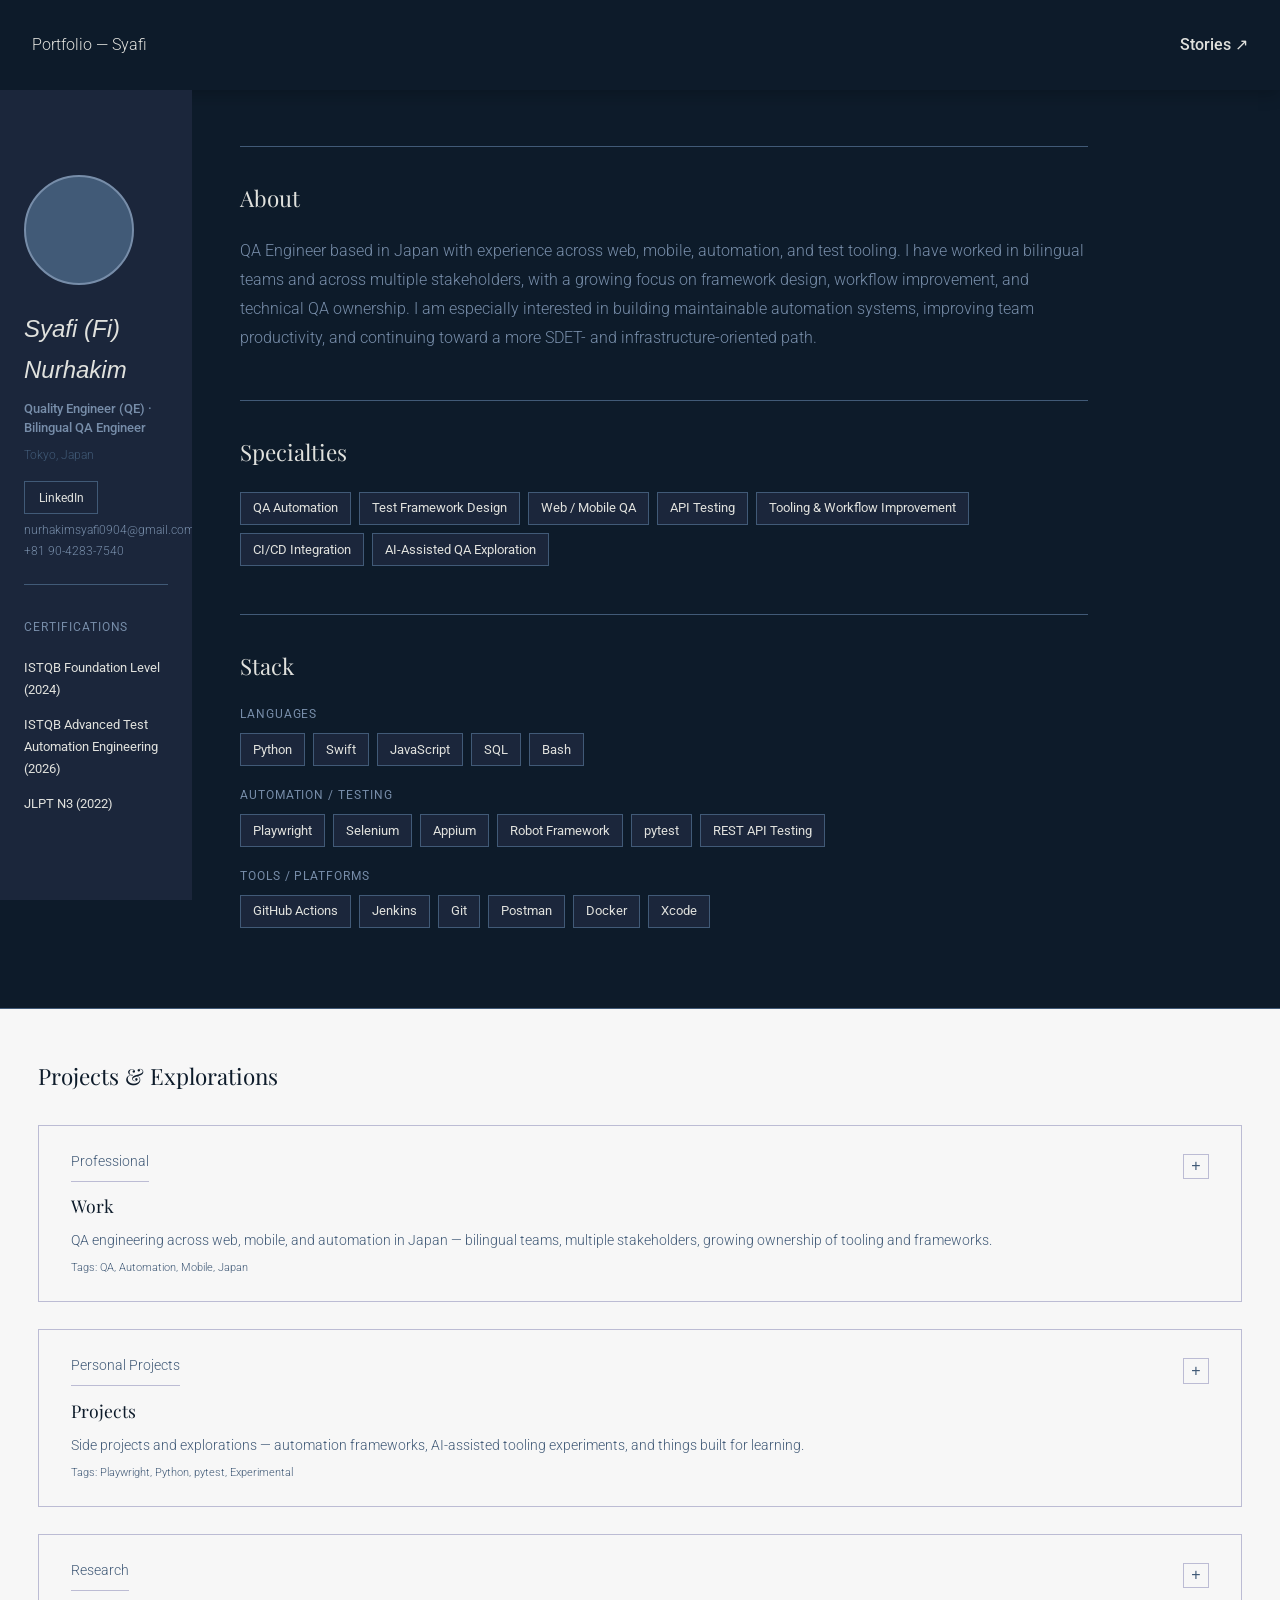
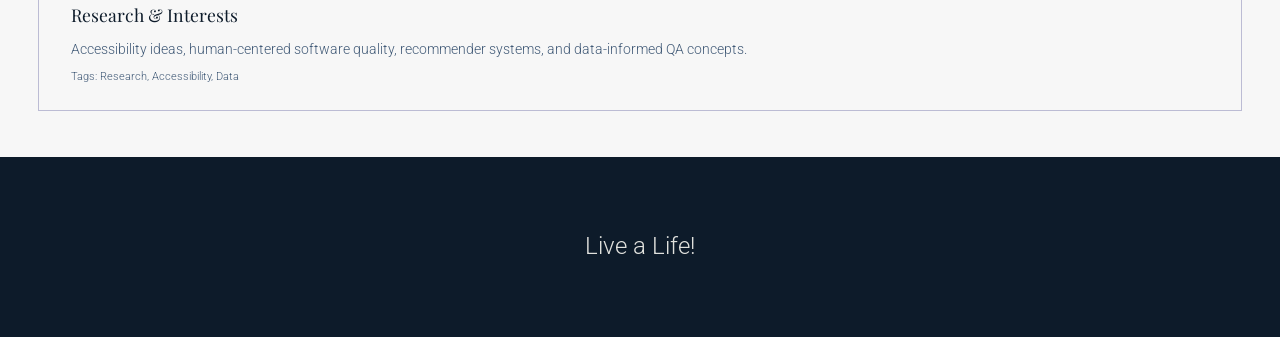
==== index.html @ 09f83be7 "New generation rough sketch from previous before finalizing skeleton" ====
<!DOCTYPE html>
<html lang="en">
  <head>
    <meta charset="UTF-8" />
    <meta http-equiv="X-UA-Compatible" content="IE=edge" />
    <meta name="viewport" content="width=device-width, initial-scale=1.0" />

    <link rel="preconnect" href="https://fonts.googleapis.com" />
    <link rel="preconnect" href="https://fonts.gstatic.com" crossorigin />
    <link
      href="https://fonts.googleapis.com/css2?family=Playfair+Display:ital@0;1&display=swap"
      rel="stylesheet"
    />
    <link
      href="https://fonts.googleapis.com/css2?family=Open+Sans:ital,wght@0,300;1,300&family=Playfair+Display:ital@0;1&family=Roboto:ital,wght@0,100;0,300;1,300&display=swap"
      rel="stylesheet"
    />

    <title>Portfolio</title>
    <link rel="stylesheet" href="css/portfolio-aiGen.css" />
  </head>
  <body>

    <header class="header-container">
      <nav class="nav-container">
        <a class="nav-logo" href="index.html">
          <p>Portfolio — Syafi</p>
        </a>
        <ul class="nav-list">
          <li><a href="home.html">Stories ↗</a></li>
          <!-- <li><a href="storylist.html">Story List</a></li>
          <li><a href="about.html">About</a></li> -->
        </ul>
      </nav>
    </header>

    <div class="pf-hero-split">

      <div class="pf-split-left">
        <div class="pf-photo-placeholder"></div>

        <!-- Identity — name and links sit under the photo -->
        <section class="portfolio-identity">
          <h1>Syafi (Fi) Nurhakim</h1>
          <p class="portfolio-title">Quality Engineer (QE) &middot; Bilingual QA Engineer</p>
          <!-- <p class="portfolio-subline">Test Design / Planning &middot; Automation &middot; Framework Maintainance & Design &middot; </p> -->
          <p class="portfolio-location">Tokyo, Japan</p>
          <div class="portfolio-links">
            <a href="https://www.linkedin.com/in/syafi-nurhakim-7746aa230/" target="_blank">LinkedIn</a>
          </div>
          <div class="portfolio-contact">
            <p>nurhakimsyafi0904@gmail.com</p>
            <p>+81 90-4283-7540</p>
          </div>
        </section>

        <!-- Certifications (left panel) -->
        <section class="portfolio-section pf-left-section">
          <h2>Certifications</h2>
          <ul class="pf-cert-list">
            <li class="pf-cert-item">
              <span class="pf-cert-name">ISTQB Foundation Level (2024)</span>
            </li>
            <li class="pf-cert-item">
              <span class="pf-cert-name">ISTQB Advanced Test Automation Engineering (2026)</span>
            </li>
            <li class="pf-cert-item">
              <span class="pf-cert-name">JLPT N3 (2022)</span>
            </li>
          </ul>
        </section>
      </div>

      <div class="pf-split-right">

        <!-- About -->
        <section class="portfolio-section">
          <h2>About</h2>
          <p>
            QA Engineer based in Japan with experience across web, mobile, automation, and test tooling.
            I have worked in bilingual teams and across multiple stakeholders, with a growing focus on
            framework design, workflow improvement, and technical QA ownership. I am especially interested
            in building maintainable automation systems, improving team productivity, and continuing toward
            a more SDET- and infrastructure-oriented path.
          </p>
        </section>

        <!-- Specialties -->
        <section class="portfolio-section">
          <h2>Specialties</h2>
          <div class="pf-badges">
            <span class="pf-badge">QA Automation</span>
            <span class="pf-badge">Test Framework Design</span>
            <span class="pf-badge">Web / Mobile QA</span>
            <span class="pf-badge">API Testing</span>
            <span class="pf-badge">Tooling &amp; Workflow Improvement</span>
            <span class="pf-badge">CI/CD Integration</span>
            <span class="pf-badge">AI-Assisted QA Exploration</span>
          </div>
        </section>

        <!-- Stack -->
        <section class="portfolio-section">
          <h2>Stack</h2>
          <div class="pf-stack-groups">

            <div class="pf-stack-group">
              <span class="pf-stack-group-label">Languages</span>
              <div class="pf-badges">
                <span class="pf-badge">Python</span>
                <span class="pf-badge">Swift</span>
                <span class="pf-badge">JavaScript</span>
                <span class="pf-badge">SQL</span>
                <span class="pf-badge">Bash</span>
              </div>
            </div>

            <div class="pf-stack-group">
              <span class="pf-stack-group-label">Automation / Testing</span>
              <div class="pf-badges">
                <span class="pf-badge">Playwright</span>
                <span class="pf-badge">Selenium</span>
                <span class="pf-badge">Appium</span>
                <span class="pf-badge">Robot Framework</span>
                <span class="pf-badge">pytest</span>
                <span class="pf-badge">REST API Testing</span>
              </div>
            </div>

            <div class="pf-stack-group">
              <span class="pf-stack-group-label">Tools / Platforms</span>
              <div class="pf-badges">
                <span class="pf-badge">GitHub Actions</span>
                <span class="pf-badge">Jenkins</span>
                <span class="pf-badge">Git</span>
                <span class="pf-badge">Postman</span>
                <span class="pf-badge">Docker</span>
                <span class="pf-badge">Xcode</span>
              </div>
            </div>

          </div>
        </section>

      </div>

    </div>

    <!-- Projects & Explorations — full-width section below hero split -->
    <section class="pf-projects-section">
      <div class="pf-projects-inner">

        <h2>Projects &amp; Explorations</h2>
        <div class="pf-cards">

          <div class="pf-card" data-card-id="work">
            <div class="pf-card-body">
              <div class="pf-card-header-row">
                <p class="pf-card-category">Professional</p>
                <button class="pf-card-toggle" aria-expanded="false">+</button>
              </div>
              <h3>Work</h3>
              <p class="pf-card-summary">QA engineering across web, mobile, and automation in Japan — bilingual teams, multiple stakeholders, growing ownership of tooling and frameworks.</p>
              <div class="pf-card-tags">
                <span>QA</span><span>Automation</span><span>Mobile</span><span>Japan</span>
              </div>
            </div>
            <div class="pf-card-expanded" hidden>
              <ul class="pf-work-list">
                <li class="pf-work-item">
                  <div class="pf-work-header">
                    <span class="pf-work-company">Company 1</span>
                    <span class="pf-work-period">20XX — Present</span>
                  </div>
                  <p class="pf-work-role">Role / Title</p>
                </li>
                <li class="pf-work-item">
                  <div class="pf-work-header">
                    <span class="pf-work-company">Company 2</span>
                    <span class="pf-work-period">20XX — 20XX</span>
                  </div>
                  <p class="pf-work-role">Role / Title</p>
                </li>
                <li class="pf-work-item">
                  <div class="pf-work-header">
                    <span class="pf-work-company">Company 3</span>
                    <span class="pf-work-period">20XX — 20XX</span>
                  </div>
                  <p class="pf-work-role">Role / Title</p>
                </li>
              </ul>
            </div>
          </div>

          <div class="pf-card" data-card-id="projects">
            <div class="pf-card-body">
              <div class="pf-card-header-row">
                <p class="pf-card-category">Personal Projects</p>
                <button class="pf-card-toggle" aria-expanded="false">+</button>
              </div>
              <h3>Projects</h3>
              <p class="pf-card-summary">Side projects and explorations — automation frameworks, AI-assisted tooling experiments, and things built for learning.</p>
              <div class="pf-card-tags">
                <span>Playwright</span><span>Python</span><span>pytest</span><span>Experimental</span>
              </div>
            </div>
            <div class="pf-card-expanded" hidden>
              <div class="pf-card-writeup">
                <p>Write-up coming soon — describe your projects, what you built, what you learned, and what's in progress.</p>
              </div>
              <ul class="pf-card-links">
                <li><a href="#">Hybrid Automation Framework →</a></li>
                <li><a href="#">AI-Assisted QA Experiments →</a></li>
              </ul>
            </div>
          </div>

          <div class="pf-card" data-card-id="research">
            <div class="pf-card-body">
              <div class="pf-card-header-row">
                <p class="pf-card-category">Research</p>
                <button class="pf-card-toggle" aria-expanded="false">+</button>
              </div>
              <h3>Research &amp; Interests</h3>
              <p class="pf-card-summary">Accessibility ideas, human-centered software quality, recommender systems, and data-informed QA concepts.</p>
              <div class="pf-card-tags">
                <span>Research</span><span>Accessibility</span><span>Data</span>
              </div>
            </div>
            <div class="pf-card-expanded" hidden>
              <div class="pf-card-writeup">
                <p>Write-up coming soon — share what you're reading, exploring, or thinking about.</p>
              </div>
              <ul class="pf-card-links">
                <li><a href="#">Article / Note →</a></li>
              </ul>
            </div>
          </div>

        </div>

      </div>
    </section>

    <footer>
      <p>Live a Life!</p>
    </footer>

    <script src="portfolio-aiGen.js" defer></script>
  </body>
</html>
---- css/portfolio-aiGen.css ----
/* Need to create a general setting later to gather all the :root and other stuff */
:root {
    --dark-shadow: 0 5px 15px rgba(0, 0, 0, 0.2);

    --rich-black:   #0D1B2A;
    --oxford-blue:  #1B263B;
    --bdazzled-blue: #415A77;
    --shadowblue:   #778DA9;
    --platinum:     #E0E1DD;
    --soft-blue: rgb(225,239,242);
    --soft-white: rgb(247, 247, 247);
    --soft-grey: rgb(188, 188, 212);

    --font-playfair: 'Playfair Display', serif;
    --font-roboto:   'Roboto', sans-serif;
    --font-inter: 'Inter', sans-serif;
}

html {
    scroll-behavior: smooth;
}

*, *::before, *::after {
    box-sizing: border-box;
    margin: 0;
    padding: 0;
}

body {
    background-color: var(--rich-black);
    color: var(--platinum);
    font-family: var(--font-roboto);
    font-weight: 300;
    line-height: 1.7;
}

a {
    text-decoration: none;
    color: inherit;
}

ul {
    list-style: none;
}


/* ── Nav — same structure and look as styles.css ── */
.nav-container {
    position: relative;
    display: flex;
    justify-content: space-between;
    align-items: center;
    background-color: var(--rich-black);
    box-shadow: var(--dark-shadow);
    height: 10vh;
}

.nav-logo {
    margin-left: 2rem;
}

.nav-logo p {
    font-family: var(--font-roboto);
    color: var(--platinum);
}

.nav-list {
    display: flex;
    width: auto;
    margin-right: 1rem;
    max-height: 100%;
}

.nav-list li {
    margin-right: 1rem;
    margin-left: 1rem;
    font-weight: 500;
}

.nav-list li a {
    color: var(--platinum);
    font-family: var(--font-roboto);
}

@media (max-width: 550px) {
    .nav-logo { font-size: 0.8rem; }
    .nav-list li { font-size: 0.8rem; }
}


/* ── Hero split panel ── */
.pf-hero-split {
    display: flex;
}

.pf-split-left {
    width: 15vw;
    background-color: var(--oxford-blue);
    position: sticky;
    top: 0;
    height: 90vh;
    display: flex;
    flex-direction: column;
    align-items: flex-start;
    justify-content: center;
    flex-shrink: 0;
    overflow-y: auto;
    padding: 2.5rem 1.5rem;
    gap: 1.5rem;
}

.pf-photo-placeholder {
    width: 110px;
    height: 110px;
    border-radius: 50%;
    background-color: var(--bdazzled-blue);
    border: 2px solid var(--shadowblue);
}

.pf-split-right {
    width: 75%;
    padding: 3.5rem 4rem 5rem 3rem;
    display: flex;
    flex-direction: column;
    gap: 3rem;
}


/* ── Identity (sits in left panel, below photo) ── */
.portfolio-identity {
    display: flex;
    flex-direction: column;
    align-items: flex-start;
    text-align: left;
    gap: 0.5rem;
    width: 100%;
}

.portfolio-identity h1 {
    font-family: var(--font-inter);
    font-size: 1.5rem;
    font-weight: 400;
    font-style: italic;
    color: var(--platinum);
}

.portfolio-title {
    font-family: var(--font-roboto);
    font-size: 0.8rem;
    font-weight: 500;
    color: var(--shadowblue);
    line-height: 1.5;
}

.portfolio-subline {
    font-family: var(--font-roboto);
    font-size: 0.78rem;
    font-weight: 300;
    color: var(--shadowblue);
    line-height: 1.55;
}

.portfolio-location {
    font-family: var(--font-roboto);
    font-size: 0.75rem;
    font-weight: 300;
    color: var(--bdazzled-blue);
}

.portfolio-links {
    display: flex;
    flex-wrap: wrap;
    justify-content: flex-start;
    gap: 0.5rem;
    margin-top: 0.5rem;
}

.portfolio-links a {
    font-family: var(--font-roboto);
    font-size: 0.78rem;
    font-weight: 400;
    color: var(--platinum);
    border: 1px solid var(--bdazzled-blue);
    padding: 0.3rem 0.85rem;
    transition: background-color 0.2s;
}

.portfolio-links a:hover {
    background-color: var(--rich-black);
}

.portfolio-contact {
    display: flex;
    flex-direction: column;
    align-items: flex-start;
    gap: 0.2rem;
    text-align: left;
}

.portfolio-contact p {
    font-family: var(--font-roboto);
    font-size: 0.72rem;
    font-weight: 300;
    color: var(--shadowblue);
    line-height: 1.5;
}


/* ── Sections ── */
.portfolio-section {
    border-top: 1px solid var(--bdazzled-blue);
    padding-top: 2rem;
    display: flex;
    flex-direction: column;
    gap: 1.25rem;
}

.portfolio-section h2 {
    font-family: var(--font-playfair);
    font-size: 1.4rem;
    font-weight: 400;
    color: var(--platinum);
}

.portfolio-section > p {
    font-family: var(--font-roboto);
    font-size: 0.975rem;
    color: var(--shadowblue);
    line-height: 1.85;
}


/* ── Stack badges ── */
.pf-badges {
    display: flex;
    flex-wrap: wrap;
    gap: 0.5rem;
}

.pf-badge {
    font-family: var(--font-roboto);
    font-size: 0.8rem;
    font-weight: 400;
    color: var(--platinum);
    background-color: var(--oxford-blue);
    border: 1px solid var(--bdazzled-blue);
    padding: 0.3rem 0.75rem;
}


/* ── Project cards (storylist-inspired horizontal layout) ── */
.pf-cards {
    display: flex;
    flex-direction: column;
}

.pf-card {
    margin: 1.5vh 3vw;
}

.pf-card-body {
    background-color: var(--soft-white);
    border: 1px solid var(--soft-grey);
    /* border-bottom: none; */
    display: flex;
    flex-direction: column;
    justify-content: center;
    padding: 1.5rem 2rem;
    gap: 0.5rem;
}

.pf-card-header-row {
    display: flex;
    justify-content: space-between;
    align-items: center;
}

.pf-card-toggle {
    background: none;
    border: 1px solid var(--soft-grey);
    color: var(--bdazzled-blue);
    font-size: 1rem;
    line-height: 1;
    width: 1.6rem;
    height: 1.6rem;
    cursor: pointer;
    display: flex;
    align-items: center;
    justify-content: center;
    transition: border-color 0.2s;
    flex-shrink: 0;
}

.pf-card-toggle:hover {
    border-color: var(--bdazzled-blue);
}

.pf-card-expanded {
    background-color: var(--soft-white);
    border: 1px solid var(--soft-grey);
    border-top: 1px solid var(--soft-grey);
    padding: 1.25rem 2rem 1.5rem;
    display: flex;
    flex-direction: column;
    gap: 1rem;
}

/* hidden attribute needs explicit override because display:flex above beats browser default */
.pf-card-expanded[hidden] { display: none; }

/* ── Work entries (inside expanded Work card) ── */
.pf-work-list {
    display: flex;
    flex-direction: column;
    gap: 1rem;
    list-style: none;
    padding: 0;
}

.pf-work-item {
    display: flex;
    flex-direction: column;
    gap: 0.2rem;
    padding-bottom: 1rem;
    border-bottom: 1px solid var(--soft-grey);
}

.pf-work-item:last-child {
    border-bottom: none;
    padding-bottom: 0;
}

.pf-work-header {
    display: flex;
    justify-content: space-between;
    align-items: baseline;
    gap: 1rem;
}

.pf-work-company {
    font-family: var(--font-playfair);
    font-size: 0.95rem;
    font-weight: 400;
    color: var(--rich-black);
}

.pf-work-period {
    font-family: var(--font-roboto);
    font-size: 0.7rem;
    font-weight: 300;
    color: var(--bdazzled-blue);
    white-space: nowrap;
}

.pf-work-role {
    font-family: var(--font-roboto);
    font-size: 0.8rem;
    font-weight: 300;
    color: var(--bdazzled-blue);
}

.pf-card-writeup p {
    font-family: var(--font-roboto);
    font-size: 0.875rem;
    color: var(--rich-black);
    line-height: 1.8;
}

.pf-card-links {
    display: flex;
    flex-direction: column;
    gap: 0.4rem;
    list-style: none;
    padding: 0;
    border-top: 1px solid var(--soft-grey);
    padding-top: 0.75rem;
}

.pf-card-links a {
    font-family: var(--font-roboto);
    font-size: 0.8rem;
    color: var(--oxford-blue);
    transition: color 0.2s;
}

.pf-card-links a:hover {
    color: var(--bdazzled-blue);
}

.pf-card-category {
    font-family: var(--font-roboto);
    font-size: 0.75rem;
    font-weight: 300;
    color: var(--rich-black);
    border-bottom: 1px solid var(--soft-grey);
    padding-bottom: 0.5rem;
    margin-bottom: 0.1rem;
}

.pf-card h3 {
    font-family: var(--font-playfair);
    font-size: 1.1rem;
    font-weight: 400;
    color: var(--rich-black);
}

.pf-card p {
    font-family: var(--font-roboto);
    font-size: 0.875rem;
    color: var(--bdazzled-blue);
    line-height: 1.65;
}

.pf-card-link,
.pf-card-concept {
    font-family: var(--font-roboto);
    font-size: 0.75rem;
    border: 1px solid var(--soft-grey);
    padding: 0.2rem 0.55rem;
    align-self: flex-start;
    transition: color 0.2s, border-color 0.2s;
}

.pf-card-tags {
    font-family: var(--font-roboto);
    font-size: 0.7rem;
    color: var(--bdazzled-blue);
    line-height: 1.5;
}

.pf-card-tags::before {
    content: "Tags: ";
}

.pf-card-tags span {
    font-size: 0.7rem;
    color: var(--bdazzled-blue);
}

.pf-card-tags span:not(:last-child)::after {
    content: ", ";
}

.pf-card-link { color: var(--oxford-blue); }
.pf-card-link:hover { color: var(--bdazzled-blue); border-color: var(--bdazzled-blue); }
.pf-card-concept { color: var(--bdazzled-blue); }


/* ── Stack groups ── */
.pf-stack-groups {
    display: flex;
    flex-direction: column;
    gap: 1.25rem;
}

.pf-stack-group {
    display: flex;
    flex-direction: column;
    gap: 0.5rem;
}

.pf-stack-group-label {
    font-family: var(--font-roboto);
    font-size: 0.72rem;
    font-weight: 400;
    letter-spacing: 0.08em;
    text-transform: uppercase;
    color: var(--shadowblue);
}


/* ── Certifications in left panel ── */
.pf-left-section {
    width: 100%;
    text-align: left;
}

.pf-left-section h2 {
    font-size: 0.75rem;
    letter-spacing: 0.08em;
    text-transform: uppercase;
    font-family: var(--font-roboto);
    font-weight: 400;
    color: var(--shadowblue);
}

.pf-left-section .pf-cert-name {
    font-size: 0.8rem;
}


/* ── Certifications ── */
.pf-cert-list {
    display: flex;
    flex-direction: column;
    gap: 0.85rem;
    list-style: none;
    padding: 0;
}

.pf-cert-item {
    display: flex;
    flex-direction: column;
    gap: 0.15rem;
}

.pf-cert-name {
    font-family: var(--font-roboto);
    font-size: 0.925rem;
    font-weight: 400;
    color: var(--platinum);
}

.pf-cert-issuer {
    font-family: var(--font-roboto);
    font-size: 0.78rem;
    color: var(--shadowblue);
}


/* ── Projects section (below hero split) ── */
.pf-projects-section {
    border-top: 1px solid var(--bdazzled-blue);
    min-height: 80vh;
    background-color: var(--soft-white);
    display: flex;
    flex-direction: column;
}

.pf-projects-inner {
    flex: 1;
    display: flex;
    flex-direction: column;
    padding: 3rem 0 2rem;
}

.pf-projects-inner > h2 {
    font-family: var(--font-playfair);
    font-size: 1.4rem;
    font-weight: 400;
    color: var(--rich-black);
    margin: 0 3vw 1rem;
}


/* ── Footer ── */
footer {
    min-height: 20vh;
    background-color: var(--rich-black);
    display: flex;
    align-items: center;
    justify-content: center;
}

footer p {
    font-size: 1.5rem;
}

@media (max-width: 550px) {
    .pf-hero-split {
        flex-direction: column;
        /* height: 90vh; */
    }

    .pf-split-left {
        width: 100%;
        height: 100vh;
        position: relative;
    }

    .pf-split-right {
        width: 100%;
        padding: 2rem 1.25rem 3rem;
    }

    .portfolio-identity h1 {
        font-size: 2rem;
    }
}
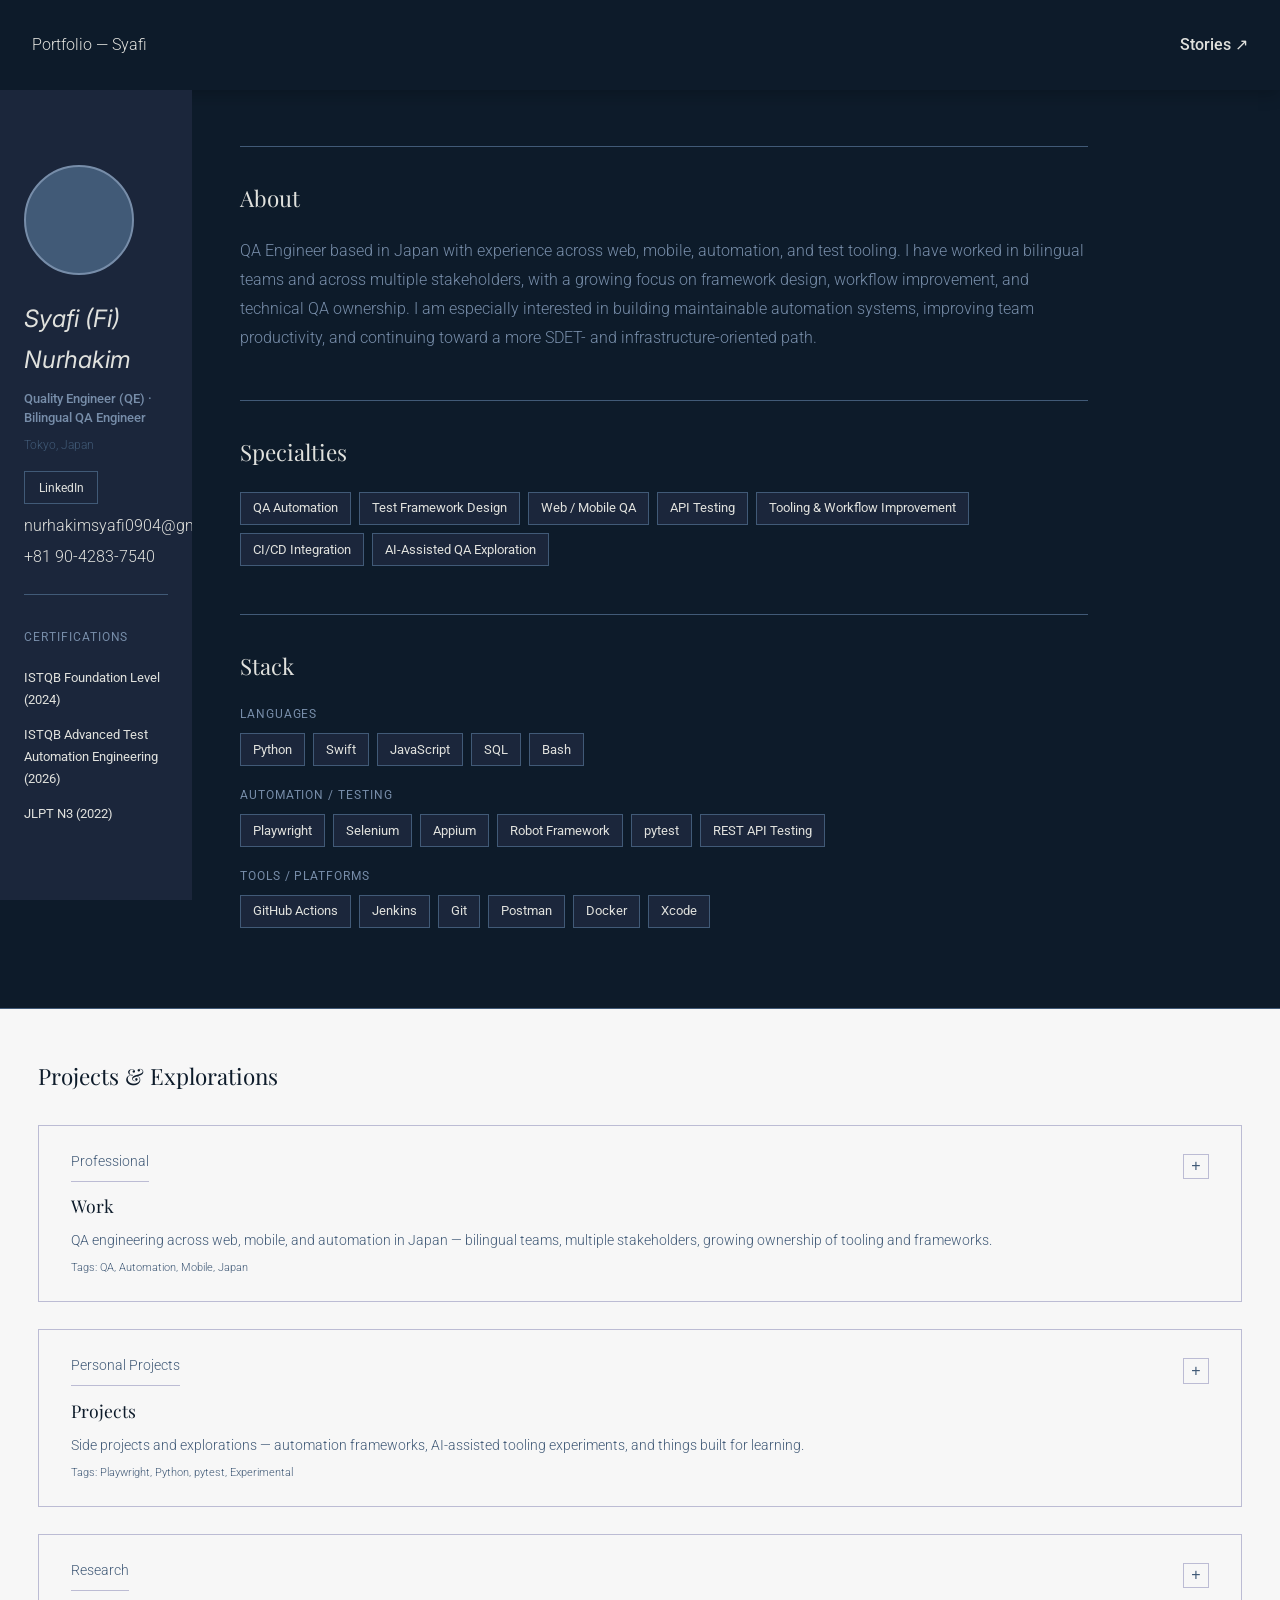
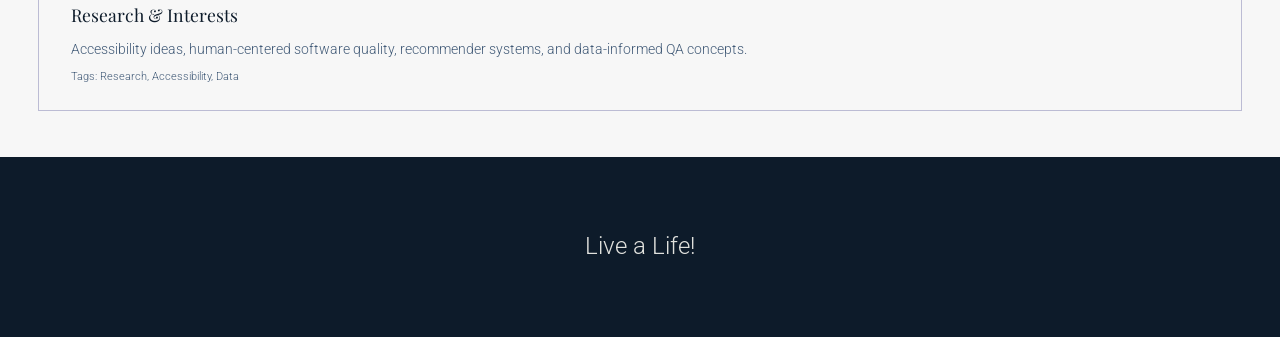
==== commit b7e5f4e8: "Update images / picture for the non-story content" ====
--- a/index.html
+++ b/index.html
@@ -2,34 +2,30 @@
 <html lang="en">
   <head>
     <meta charset="UTF-8" />
-    <meta http-equiv="X-UA-Compatible" content="IE=edge" />
     <meta name="viewport" content="width=device-width, initial-scale=1.0" />
+    <meta name="description" content="Syafi (Fi) Nurhakim — QA Engineer based in Tokyo. Specialising in test automation, framework design, and quality engineering." />
 
     <link rel="preconnect" href="https://fonts.googleapis.com" />
     <link rel="preconnect" href="https://fonts.gstatic.com" crossorigin />
     <link
-      href="https://fonts.googleapis.com/css2?family=Playfair+Display:ital@0;1&display=swap"
+      href="https://fonts.googleapis.com/css2?family=Inter:wght@300;400&family=Playfair+Display:ital@0;1&family=Roboto:ital,wght@0,100;0,300;1,300&display=swap"
       rel="stylesheet"
     />
-    <link
-      href="https://fonts.googleapis.com/css2?family=Open+Sans:ital,wght@0,300;1,300&family=Playfair+Display:ital@0;1&family=Roboto:ital,wght@0,100;0,300;1,300&display=swap"
-      rel="stylesheet"
-    />
-
-    <title>Portfolio</title>
-    <link rel="stylesheet" href="css/portfolio-aiGen.css" />
+
+    <title>Syafi Nurhakim — QA Engineer · Portfolio</title>
+    <link rel="stylesheet" href="css/variables.css" />
+    <link rel="stylesheet" href="css/portfolio.css" />
+    <script src="js/portfolio.js" defer></script>
   </head>
   <body>
 
     <header class="header-container">
       <nav class="nav-container">
         <a class="nav-logo" href="index.html">
-          <p>Portfolio — Syafi</p>
+          <span>Portfolio — Syafi</span>
         </a>
         <ul class="nav-list">
           <li><a href="home.html">Stories ↗</a></li>
-          <!-- <li><a href="storylist.html">Story List</a></li>
-          <li><a href="about.html">About</a></li> -->
         </ul>
       </nav>
     </header>
@@ -46,11 +42,11 @@
           <!-- <p class="portfolio-subline">Test Design / Planning &middot; Automation &middot; Framework Maintainance & Design &middot; </p> -->
           <p class="portfolio-location">Tokyo, Japan</p>
           <div class="portfolio-links">
-            <a href="https://www.linkedin.com/in/syafi-nurhakim-7746aa230/" target="_blank">LinkedIn</a>
+            <a href="https://www.linkedin.com/in/syafi-nurhakim-7746aa230/" target="_blank" rel="noopener noreferrer">LinkedIn</a>
           </div>
           <div class="portfolio-contact">
-            <p>nurhakimsyafi0904@gmail.com</p>
-            <p>+81 90-4283-7540</p>
+            <a href="mailto:nurhakimsyafi0904@gmail.com">nurhakimsyafi0904@gmail.com</a>
+            <a href="tel:+818090-4283-7540">+81 90-4283-7540</a>
           </div>
         </section>
 
@@ -246,6 +242,5 @@
       <p>Live a Life!</p>
     </footer>
 
-    <script src="portfolio-aiGen.js" defer></script>
   </body>
 </html>
--- a/css/variables.css
+++ b/css/variables.css
@@ -0,0 +1,20 @@
+:root {
+    --dark-shadow: 0 5px 15px rgba(0, 0, 0, 0.2);
+
+    --rich-black:   #0D1B2A;
+    --oxford-blue:  #1B263B;
+    --bdazzled-blue: #415A77;
+    --shadowblue:   #778DA9;
+    --platinum:     #E0E1DD;
+    --soft-blue:    rgb(225, 239, 242);
+    --soft-white:   rgb(247, 247, 247);
+    --soft-grey:    rgb(188, 188, 212);
+
+    --transparent-white-back:      rgba(255, 255, 255, 0.4);
+    --transparent-white-back-less: rgba(255, 255, 255, 0.8);
+
+    --font-playfair: 'Playfair Display', serif;
+    --font-roboto:   'Roboto', sans-serif;
+    --font-garamond: 'EB Garamond', serif;
+    --font-noto-jp:  'Noto Serif JP', serif;
+}
--- a/css/portfolio.css
+++ b/css/portfolio.css
@@ -0,0 +1,579 @@
+/* Need to create a general setting later to gather all the :root and other stuff */
+:root {
+    --dark-shadow: 0 5px 15px rgba(0, 0, 0, 0.2);
+
+    --rich-black:   #0D1B2A;
+    --oxford-blue:  #1B263B;
+    --bdazzled-blue: #415A77;
+    --shadowblue:   #778DA9;
+    --platinum:     #E0E1DD;
+    --soft-blue: rgb(225,239,242);
+    --soft-white: rgb(247, 247, 247);
+    --soft-grey: rgb(188, 188, 212);
+
+    --font-playfair: 'Playfair Display', serif;
+    --font-roboto:   'Roboto', sans-serif;
+    --font-inter: 'Inter', sans-serif;
+}
+
+html {
+    scroll-behavior: smooth;
+}
+
+*, *::before, *::after {
+    box-sizing: border-box;
+    margin: 0;
+    padding: 0;
+}
+
+body {
+    background-color: var(--rich-black);
+    color: var(--platinum);
+    font-family: var(--font-roboto);
+    font-weight: 300;
+    line-height: 1.7;
+}
+
+a {
+    text-decoration: none;
+    color: inherit;
+}
+
+ul {
+    list-style: none;
+}
+
+
+/* ── Nav — same structure and look as styles.css ── */
+.nav-container {
+    position: relative;
+    display: flex;
+    justify-content: space-between;
+    align-items: center;
+    background-color: var(--rich-black);
+    box-shadow: var(--dark-shadow);
+    height: 10vh;
+}
+
+.nav-logo {
+    margin-left: 2rem;
+}
+
+.nav-logo p {
+    font-family: var(--font-roboto);
+    color: var(--platinum);
+}
+
+.nav-list {
+    display: flex;
+    width: auto;
+    margin-right: 1rem;
+    max-height: 100%;
+}
+
+.nav-list li {
+    margin-right: 1rem;
+    margin-left: 1rem;
+    font-weight: 500;
+}
+
+.nav-list li a {
+    color: var(--platinum);
+    font-family: var(--font-roboto);
+}
+
+@media (max-width: 550px) {
+    .nav-logo { font-size: 0.8rem; }
+    .nav-list li { font-size: 0.8rem; }
+}
+
+
+/* ── Hero split panel ── */
+.pf-hero-split {
+    display: flex;
+}
+
+.pf-split-left {
+    width: 15vw;
+    background-color: var(--oxford-blue);
+    position: sticky;
+    top: 0;
+    height: 90vh;
+    display: flex;
+    flex-direction: column;
+    align-items: flex-start;
+    justify-content: center;
+    flex-shrink: 0;
+    overflow-y: auto;
+    padding: 2.5rem 1.5rem;
+    gap: 1.5rem;
+}
+
+.pf-photo-placeholder {
+    width: 110px;
+    height: 110px;
+    border-radius: 50%;
+    background-color: var(--bdazzled-blue);
+    border: 2px solid var(--shadowblue);
+}
+
+.pf-split-right {
+    width: 75%;
+    padding: 3.5rem 4rem 5rem 3rem;
+    display: flex;
+    flex-direction: column;
+    gap: 3rem;
+}
+
+
+/* ── Identity (sits in left panel, below photo) ── */
+.portfolio-identity {
+    display: flex;
+    flex-direction: column;
+    align-items: flex-start;
+    text-align: left;
+    gap: 0.5rem;
+    width: 100%;
+}
+
+.portfolio-identity h1 {
+    font-family: var(--font-inter);
+    font-size: 1.5rem;
+    font-weight: 400;
+    font-style: italic;
+    color: var(--platinum);
+}
+
+.portfolio-title {
+    font-family: var(--font-roboto);
+    font-size: 0.8rem;
+    font-weight: 500;
+    color: var(--shadowblue);
+    line-height: 1.5;
+}
+
+.portfolio-subline {
+    font-family: var(--font-roboto);
+    font-size: 0.78rem;
+    font-weight: 300;
+    color: var(--shadowblue);
+    line-height: 1.55;
+}
+
+.portfolio-location {
+    font-family: var(--font-roboto);
+    font-size: 0.75rem;
+    font-weight: 300;
+    color: var(--bdazzled-blue);
+}
+
+.portfolio-links {
+    display: flex;
+    flex-wrap: wrap;
+    justify-content: flex-start;
+    gap: 0.5rem;
+    margin-top: 0.5rem;
+}
+
+.portfolio-links a {
+    font-family: var(--font-roboto);
+    font-size: 0.78rem;
+    font-weight: 400;
+    color: var(--platinum);
+    border: 1px solid var(--bdazzled-blue);
+    padding: 0.3rem 0.85rem;
+    transition: background-color 0.2s;
+}
+
+.portfolio-links a:hover {
+    background-color: var(--rich-black);
+}
+
+.portfolio-contact {
+    display: flex;
+    flex-direction: column;
+    align-items: flex-start;
+    gap: 0.2rem;
+    text-align: left;
+}
+
+.portfolio-contact p {
+    font-family: var(--font-roboto);
+    font-size: 0.72rem;
+    font-weight: 300;
+    color: var(--shadowblue);
+    line-height: 1.5;
+}
+
+
+/* ── Sections ── */
+.portfolio-section {
+    border-top: 1px solid var(--bdazzled-blue);
+    padding-top: 2rem;
+    display: flex;
+    flex-direction: column;
+    gap: 1.25rem;
+}
+
+.portfolio-section h2 {
+    font-family: var(--font-playfair);
+    font-size: 1.4rem;
+    font-weight: 400;
+    color: var(--platinum);
+}
+
+.portfolio-section > p {
+    font-family: var(--font-roboto);
+    font-size: 0.975rem;
+    color: var(--shadowblue);
+    line-height: 1.85;
+}
+
+
+/* ── Stack badges ── */
+.pf-badges {
+    display: flex;
+    flex-wrap: wrap;
+    gap: 0.5rem;
+}
+
+.pf-badge {
+    font-family: var(--font-roboto);
+    font-size: 0.8rem;
+    font-weight: 400;
+    color: var(--platinum);
+    background-color: var(--oxford-blue);
+    border: 1px solid var(--bdazzled-blue);
+    padding: 0.3rem 0.75rem;
+}
+
+
+/* ── Project cards (storylist-inspired horizontal layout) ── */
+.pf-cards {
+    display: flex;
+    flex-direction: column;
+}
+
+.pf-card {
+    margin: 1.5vh 3vw;
+}
+
+.pf-card-body {
+    background-color: var(--soft-white);
+    border: 1px solid var(--soft-grey);
+    /* border-bottom: none; */
+    display: flex;
+    flex-direction: column;
+    justify-content: center;
+    padding: 1.5rem 2rem;
+    gap: 0.5rem;
+}
+
+.pf-card-header-row {
+    display: flex;
+    justify-content: space-between;
+    align-items: center;
+}
+
+.pf-card-toggle {
+    background: none;
+    border: 1px solid var(--soft-grey);
+    color: var(--bdazzled-blue);
+    font-size: 1rem;
+    line-height: 1;
+    width: 1.6rem;
+    height: 1.6rem;
+    cursor: pointer;
+    display: flex;
+    align-items: center;
+    justify-content: center;
+    transition: border-color 0.2s;
+    flex-shrink: 0;
+}
+
+.pf-card-toggle:hover {
+    border-color: var(--bdazzled-blue);
+}
+
+.pf-card-expanded {
+    background-color: var(--soft-white);
+    border: 1px solid var(--soft-grey);
+    border-top: 1px solid var(--soft-grey);
+    padding: 1.25rem 2rem 1.5rem;
+    display: flex;
+    flex-direction: column;
+    gap: 1rem;
+}
+
+/* hidden attribute needs explicit override because display:flex above beats browser default */
+.pf-card-expanded[hidden] { display: none; }
+
+/* ── Work entries (inside expanded Work card) ── */
+.pf-work-list {
+    display: flex;
+    flex-direction: column;
+    gap: 1rem;
+    list-style: none;
+    padding: 0;
+}
+
+.pf-work-item {
+    display: flex;
+    flex-direction: column;
+    gap: 0.2rem;
+    padding-bottom: 1rem;
+    border-bottom: 1px solid var(--soft-grey);
+}
+
+.pf-work-item:last-child {
+    border-bottom: none;
+    padding-bottom: 0;
+}
+
+.pf-work-header {
+    display: flex;
+    justify-content: space-between;
+    align-items: baseline;
+    gap: 1rem;
+}
+
+.pf-work-company {
+    font-family: var(--font-playfair);
+    font-size: 0.95rem;
+    font-weight: 400;
+    color: var(--rich-black);
+}
+
+.pf-work-period {
+    font-family: var(--font-roboto);
+    font-size: 0.7rem;
+    font-weight: 300;
+    color: var(--bdazzled-blue);
+    white-space: nowrap;
+}
+
+.pf-work-role {
+    font-family: var(--font-roboto);
+    font-size: 0.8rem;
+    font-weight: 300;
+    color: var(--bdazzled-blue);
+}
+
+.pf-card-writeup p {
+    font-family: var(--font-roboto);
+    font-size: 0.875rem;
+    color: var(--rich-black);
+    line-height: 1.8;
+}
+
+.pf-card-links {
+    display: flex;
+    flex-direction: column;
+    gap: 0.4rem;
+    list-style: none;
+    padding: 0;
+    border-top: 1px solid var(--soft-grey);
+    padding-top: 0.75rem;
+}
+
+.pf-card-links a {
+    font-family: var(--font-roboto);
+    font-size: 0.8rem;
+    color: var(--oxford-blue);
+    transition: color 0.2s;
+}
+
+.pf-card-links a:hover {
+    color: var(--bdazzled-blue);
+}
+
+.pf-card-category {
+    font-family: var(--font-roboto);
+    font-size: 0.75rem;
+    font-weight: 300;
+    color: var(--rich-black);
+    border-bottom: 1px solid var(--soft-grey);
+    padding-bottom: 0.5rem;
+    margin-bottom: 0.1rem;
+}
+
+.pf-card h3 {
+    font-family: var(--font-playfair);
+    font-size: 1.1rem;
+    font-weight: 400;
+    color: var(--rich-black);
+}
+
+.pf-card p {
+    font-family: var(--font-roboto);
+    font-size: 0.875rem;
+    color: var(--bdazzled-blue);
+    line-height: 1.65;
+}
+
+.pf-card-link,
+.pf-card-concept {
+    font-family: var(--font-roboto);
+    font-size: 0.75rem;
+    border: 1px solid var(--soft-grey);
+    padding: 0.2rem 0.55rem;
+    align-self: flex-start;
+    transition: color 0.2s, border-color 0.2s;
+}
+
+.pf-card-tags {
+    font-family: var(--font-roboto);
+    font-size: 0.7rem;
+    color: var(--bdazzled-blue);
+    line-height: 1.5;
+}
+
+.pf-card-tags::before {
+    content: "Tags: ";
+}
+
+.pf-card-tags span {
+    font-size: 0.7rem;
+    color: var(--bdazzled-blue);
+}
+
+.pf-card-tags span:not(:last-child)::after {
+    content: ", ";
+}
+
+.pf-card-link { color: var(--oxford-blue); }
+.pf-card-link:hover { color: var(--bdazzled-blue); border-color: var(--bdazzled-blue); }
+.pf-card-concept { color: var(--bdazzled-blue); }
+
+
+/* ── Stack groups ── */
+.pf-stack-groups {
+    display: flex;
+    flex-direction: column;
+    gap: 1.25rem;
+}
+
+.pf-stack-group {
+    display: flex;
+    flex-direction: column;
+    gap: 0.5rem;
+}
+
+.pf-stack-group-label {
+    font-family: var(--font-roboto);
+    font-size: 0.72rem;
+    font-weight: 400;
+    letter-spacing: 0.08em;
+    text-transform: uppercase;
+    color: var(--shadowblue);
+}
+
+
+/* ── Certifications in left panel ── */
+.pf-left-section {
+    width: 100%;
+    text-align: left;
+}
+
+.pf-left-section h2 {
+    font-size: 0.75rem;
+    letter-spacing: 0.08em;
+    text-transform: uppercase;
+    font-family: var(--font-roboto);
+    font-weight: 400;
+    color: var(--shadowblue);
+}
+
+.pf-left-section .pf-cert-name {
+    font-size: 0.8rem;
+}
+
+
+/* ── Certifications ── */
+.pf-cert-list {
+    display: flex;
+    flex-direction: column;
+    gap: 0.85rem;
+    list-style: none;
+    padding: 0;
+}
+
+.pf-cert-item {
+    display: flex;
+    flex-direction: column;
+    gap: 0.15rem;
+}
+
+.pf-cert-name {
+    font-family: var(--font-roboto);
+    font-size: 0.925rem;
+    font-weight: 400;
+    color: var(--platinum);
+}
+
+.pf-cert-issuer {
+    font-family: var(--font-roboto);
+    font-size: 0.78rem;
+    color: var(--shadowblue);
+}
+
+
+/* ── Projects section (below hero split) ── */
+.pf-projects-section {
+    border-top: 1px solid var(--bdazzled-blue);
+    min-height: 80vh;
+    background-color: var(--soft-white);
+    display: flex;
+    flex-direction: column;
+}
+
+.pf-projects-inner {
+    flex: 1;
+    display: flex;
+    flex-direction: column;
+    padding: 3rem 0 2rem;
+}
+
+.pf-projects-inner > h2 {
+    font-family: var(--font-playfair);
+    font-size: 1.4rem;
+    font-weight: 400;
+    color: var(--rich-black);
+    margin: 0 3vw 1rem;
+}
+
+
+/* ── Footer ── */
+footer {
+    min-height: 20vh;
+    background-color: var(--rich-black);
+    display: flex;
+    align-items: center;
+    justify-content: center;
+}
+
+footer p {
+    font-size: 1.5rem;
+}
+
+@media (max-width: 550px) {
+    .pf-hero-split {
+        flex-direction: column;
+        /* height: 90vh; */
+    }
+
+    .pf-split-left {
+        width: 100%;
+        height: 100vh;
+        position: relative;
+    }
+
+    .pf-split-right {
+        width: 100%;
+        padding: 2rem 1.25rem 3rem;
+    }
+
+    .portfolio-identity h1 {
+        font-size: 2rem;
+    }
+}
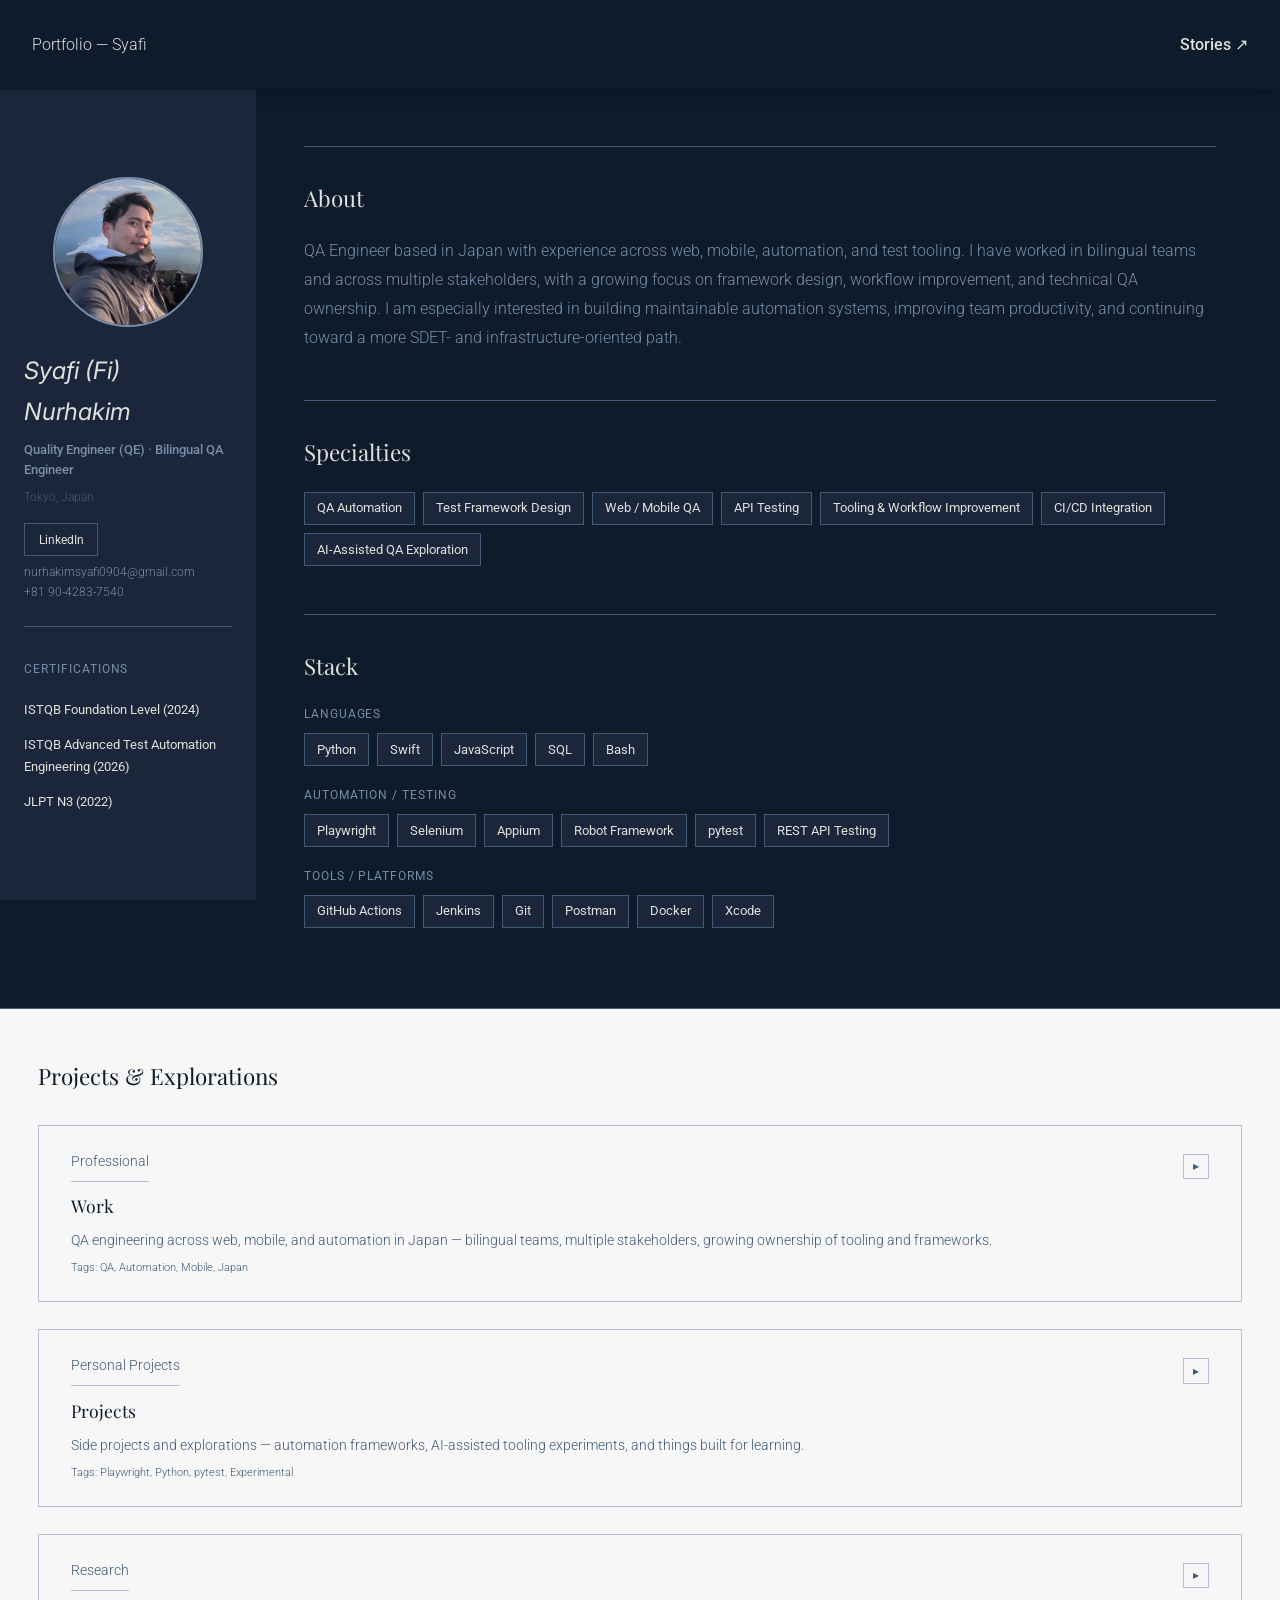
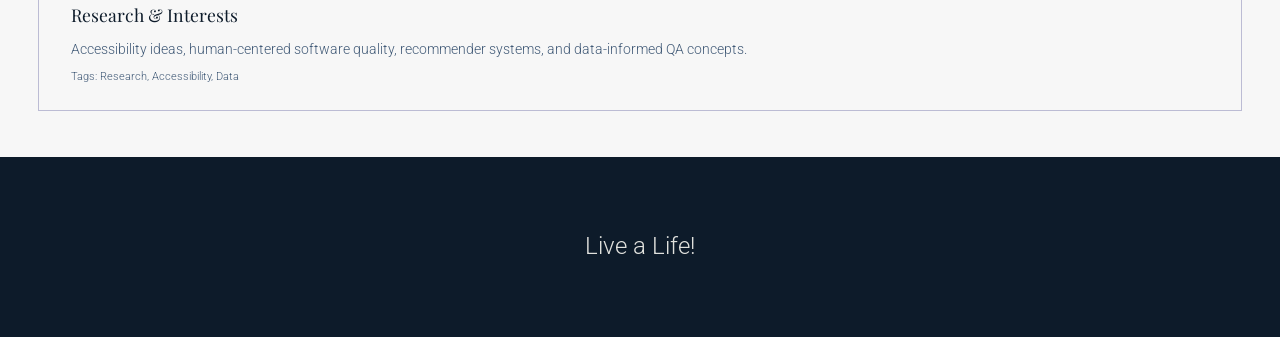
==== commit 508a7995: "Clean up portfolio js, css, add new profile pic and data" ====
--- a/index.html
+++ b/index.html
@@ -33,7 +33,7 @@
     <div class="pf-hero-split">
 
       <div class="pf-split-left">
-        <div class="pf-photo-placeholder"></div>
+        <img class="pf-profile-pic" src="/data/portfolio/images/profile-pic.jpg" alt="profile-picture" />
 
         <!-- Identity — name and links sit under the photo -->
         <section class="portfolio-identity">
@@ -153,7 +153,7 @@
             <div class="pf-card-body">
               <div class="pf-card-header-row">
                 <p class="pf-card-category">Professional</p>
-                <button class="pf-card-toggle" aria-expanded="false">+</button>
+                <button class="pf-card-toggle" aria-expanded="false">▸</button>
               </div>
               <h3>Work</h3>
               <p class="pf-card-summary">QA engineering across web, mobile, and automation in Japan — bilingual teams, multiple stakeholders, growing ownership of tooling and frameworks.</p>
@@ -192,7 +192,7 @@
             <div class="pf-card-body">
               <div class="pf-card-header-row">
                 <p class="pf-card-category">Personal Projects</p>
-                <button class="pf-card-toggle" aria-expanded="false">+</button>
+                <button class="pf-card-toggle" aria-expanded="false">▸</button>
               </div>
               <h3>Projects</h3>
               <p class="pf-card-summary">Side projects and explorations — automation frameworks, AI-assisted tooling experiments, and things built for learning.</p>
@@ -205,8 +205,8 @@
                 <p>Write-up coming soon — describe your projects, what you built, what you learned, and what's in progress.</p>
               </div>
               <ul class="pf-card-links">
-                <li><a href="#">Hybrid Automation Framework →</a></li>
-                <li><a href="#">AI-Assisted QA Experiments →</a></li>
+                <li><span>Hybrid Automation Framework →</span></li>
+                <li><span>AI-Assisted QA Experiments →</span></li>
               </ul>
             </div>
           </div>
@@ -215,7 +215,7 @@
             <div class="pf-card-body">
               <div class="pf-card-header-row">
                 <p class="pf-card-category">Research</p>
-                <button class="pf-card-toggle" aria-expanded="false">+</button>
+                <button class="pf-card-toggle" aria-expanded="false">▸</button>
               </div>
               <h3>Research &amp; Interests</h3>
               <p class="pf-card-summary">Accessibility ideas, human-centered software quality, recommender systems, and data-informed QA concepts.</p>
@@ -228,7 +228,7 @@
                 <p>Write-up coming soon — share what you're reading, exploring, or thinking about.</p>
               </div>
               <ul class="pf-card-links">
-                <li><a href="#">Article / Note →</a></li>
+                <li><span>Article / Note →</span></li>
               </ul>
             </div>
           </div>
--- a/css/variables.css
+++ b/css/variables.css
@@ -15,6 +15,7 @@
 
     --font-playfair: 'Playfair Display', serif;
     --font-roboto:   'Roboto', sans-serif;
+    --font-inter:    'Inter', sans-serif;
     --font-garamond: 'EB Garamond', serif;
     --font-noto-jp:  'Noto Serif JP', serif;
 }
--- a/css/portfolio.css
+++ b/css/portfolio.css
@@ -1,20 +1,4 @@
-/* Need to create a general setting later to gather all the :root and other stuff */
-:root {
-    --dark-shadow: 0 5px 15px rgba(0, 0, 0, 0.2);
-
-    --rich-black:   #0D1B2A;
-    --oxford-blue:  #1B263B;
-    --bdazzled-blue: #415A77;
-    --shadowblue:   #778DA9;
-    --platinum:     #E0E1DD;
-    --soft-blue: rgb(225,239,242);
-    --soft-white: rgb(247, 247, 247);
-    --soft-grey: rgb(188, 188, 212);
-
-    --font-playfair: 'Playfair Display', serif;
-    --font-roboto:   'Roboto', sans-serif;
-    --font-inter: 'Inter', sans-serif;
-}
+/* Tokens live in variables.css �� loaded before this file in index.html */
 
 html {
     scroll-behavior: smooth;
@@ -59,7 +43,7 @@
     margin-left: 2rem;
 }
 
-.nav-logo p {
+.nav-logo span {
     font-family: var(--font-roboto);
     color: var(--platinum);
 }
@@ -94,7 +78,7 @@
 }
 
 .pf-split-left {
-    width: 15vw;
+    width: clamp(200px, 20vw, 280px);
     background-color: var(--oxford-blue);
     position: sticky;
     top: 0;
@@ -109,16 +93,19 @@
     gap: 1.5rem;
 }
 
-.pf-photo-placeholder {
-    width: 110px;
-    height: 110px;
+.pf-profile-pic {
+    width: 150px;
+    height: 150px;
     border-radius: 50%;
-    background-color: var(--bdazzled-blue);
+    object-fit: cover;
     border: 2px solid var(--shadowblue);
+    display: block;
+    align-self: center;
 }
 
 .pf-split-right {
-    width: 75%;
+    flex: 1;
+    min-width: 0;
     padding: 3.5rem 4rem 5rem 3rem;
     display: flex;
     flex-direction: column;
@@ -152,14 +139,6 @@
     line-height: 1.5;
 }
 
-.portfolio-subline {
-    font-family: var(--font-roboto);
-    font-size: 0.78rem;
-    font-weight: 300;
-    color: var(--shadowblue);
-    line-height: 1.55;
-}
-
 .portfolio-location {
     font-family: var(--font-roboto);
     font-size: 0.75rem;
@@ -197,12 +176,13 @@
     text-align: left;
 }
 
-.portfolio-contact p {
+.portfolio-contact a {
     font-family: var(--font-roboto);
     font-size: 0.72rem;
     font-weight: 300;
     color: var(--shadowblue);
     line-height: 1.5;
+    text-decoration: none;
 }
 
 
@@ -279,7 +259,7 @@
     background: none;
     border: 1px solid var(--soft-grey);
     color: var(--bdazzled-blue);
-    font-size: 1rem;
+    font-size: 0.75rem;
     line-height: 1;
     width: 1.6rem;
     height: 1.6rem;
@@ -291,14 +271,16 @@
     flex-shrink: 0;
 }
 
-.pf-card-toggle:hover {
+.pf-card-toggle:hover,
+.pf-card-toggle:focus-visible {
     border-color: var(--bdazzled-blue);
+    outline: 2px solid var(--bdazzled-blue);
+    outline-offset: 2px;
 }
 
 .pf-card-expanded {
     background-color: var(--soft-white);
     border: 1px solid var(--soft-grey);
-    border-top: 1px solid var(--soft-grey);
     padding: 1.25rem 2rem 1.5rem;
     display: flex;
     flex-direction: column;
@@ -385,6 +367,14 @@
 
 .pf-card-links a:hover {
     color: var(--bdazzled-blue);
+}
+
+.pf-card-links span {
+    font-family: var(--font-roboto);
+    font-size: 0.8rem;
+    color: var(--bdazzled-blue);
+    opacity: 0.45;
+    cursor: default;
 }
 
 .pf-card-category {
@@ -411,16 +401,6 @@
     line-height: 1.65;
 }
 
-.pf-card-link,
-.pf-card-concept {
-    font-family: var(--font-roboto);
-    font-size: 0.75rem;
-    border: 1px solid var(--soft-grey);
-    padding: 0.2rem 0.55rem;
-    align-self: flex-start;
-    transition: color 0.2s, border-color 0.2s;
-}
-
 .pf-card-tags {
     font-family: var(--font-roboto);
     font-size: 0.7rem;
@@ -440,11 +420,6 @@
 .pf-card-tags span:not(:last-child)::after {
     content: ", ";
 }
-
-.pf-card-link { color: var(--oxford-blue); }
-.pf-card-link:hover { color: var(--bdazzled-blue); border-color: var(--bdazzled-blue); }
-.pf-card-concept { color: var(--bdazzled-blue); }
-
 
 /* ── Stack groups ── */
 .pf-stack-groups {
@@ -510,13 +485,6 @@
     font-weight: 400;
     color: var(--platinum);
 }
-
-.pf-cert-issuer {
-    font-family: var(--font-roboto);
-    font-size: 0.78rem;
-    color: var(--shadowblue);
-}
-
 
 /* ── Projects section (below hero split) ── */
 .pf-projects-section {
@@ -556,16 +524,23 @@
     font-size: 1.5rem;
 }
 
+@media (max-width: 768px) {
+    .pf-split-right {
+        padding: 2.5rem 2rem 4rem;
+    }
+}
+
 @media (max-width: 550px) {
     .pf-hero-split {
         flex-direction: column;
-        /* height: 90vh; */
     }
 
     .pf-split-left {
         width: 100%;
-        height: 100vh;
+        height: auto;
         position: relative;
+        justify-content: flex-start;
+        padding: 2rem 1.25rem;
     }
 
     .pf-split-right {
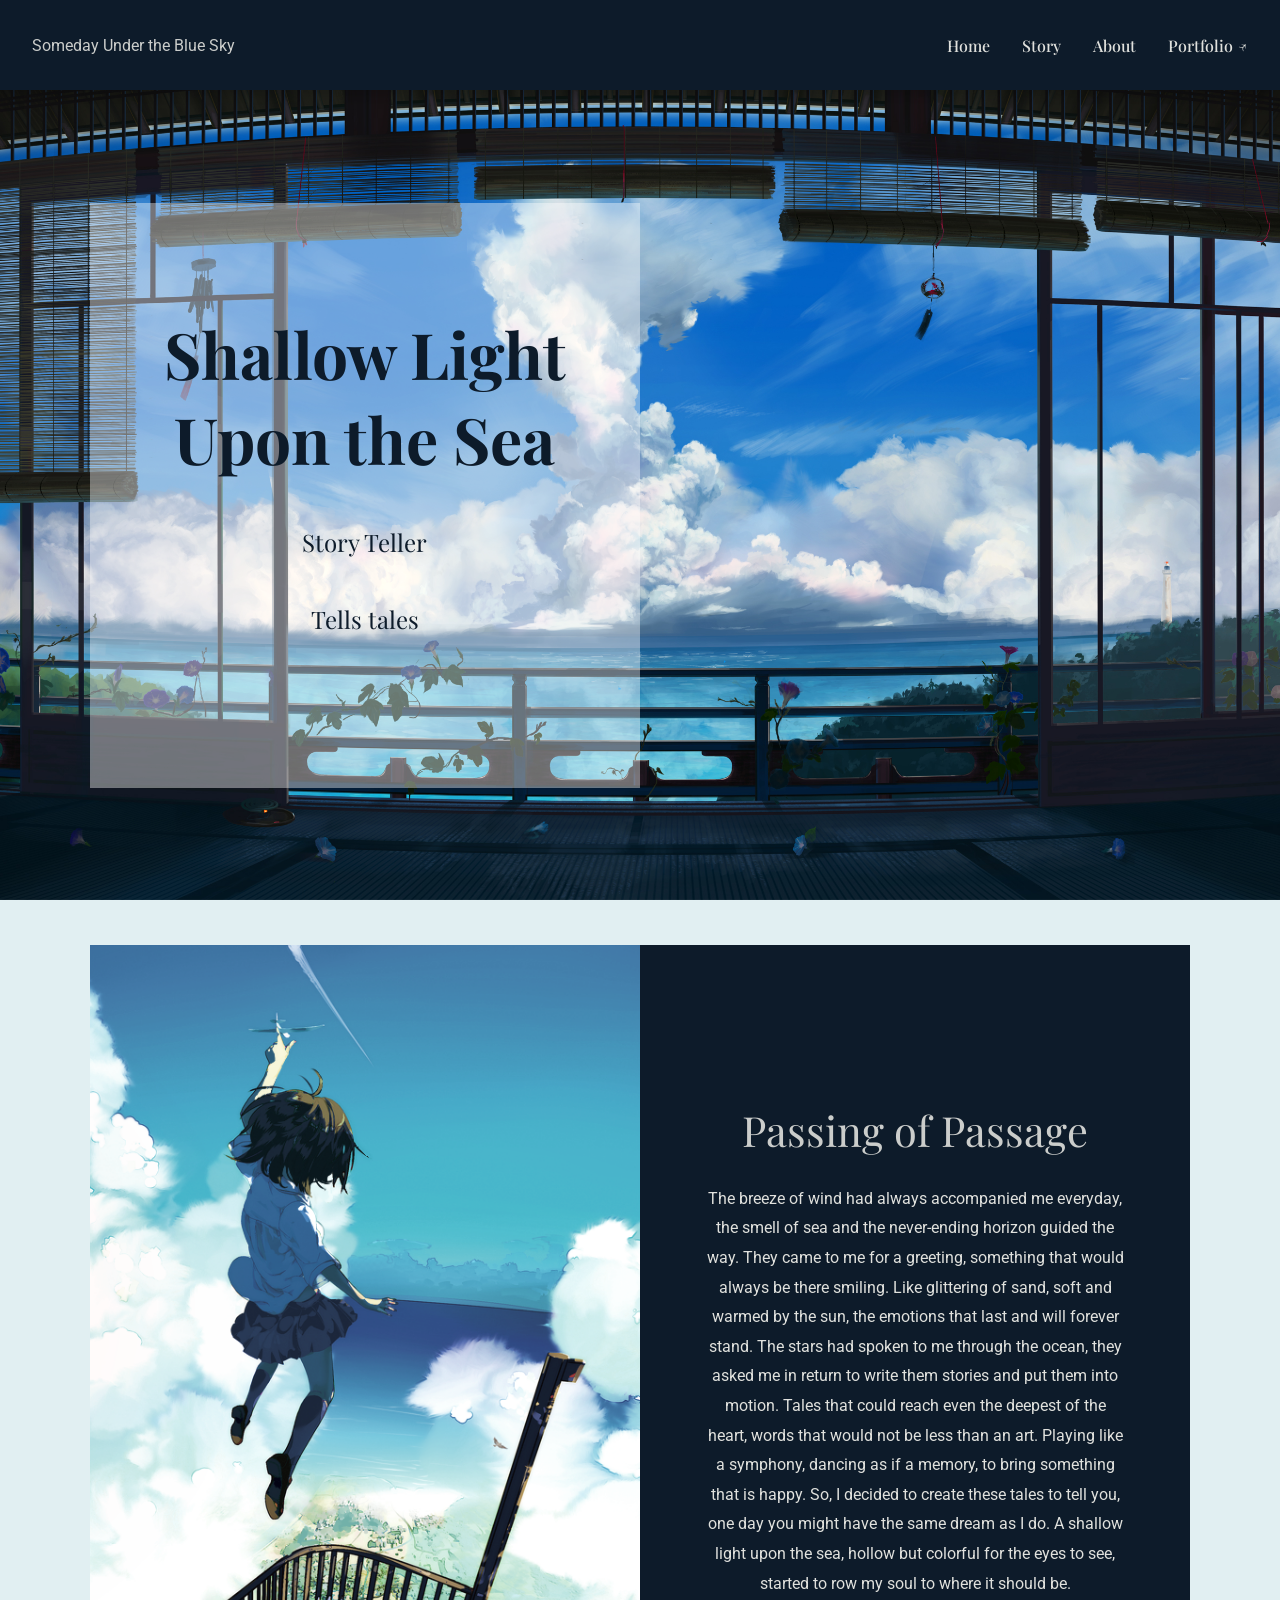
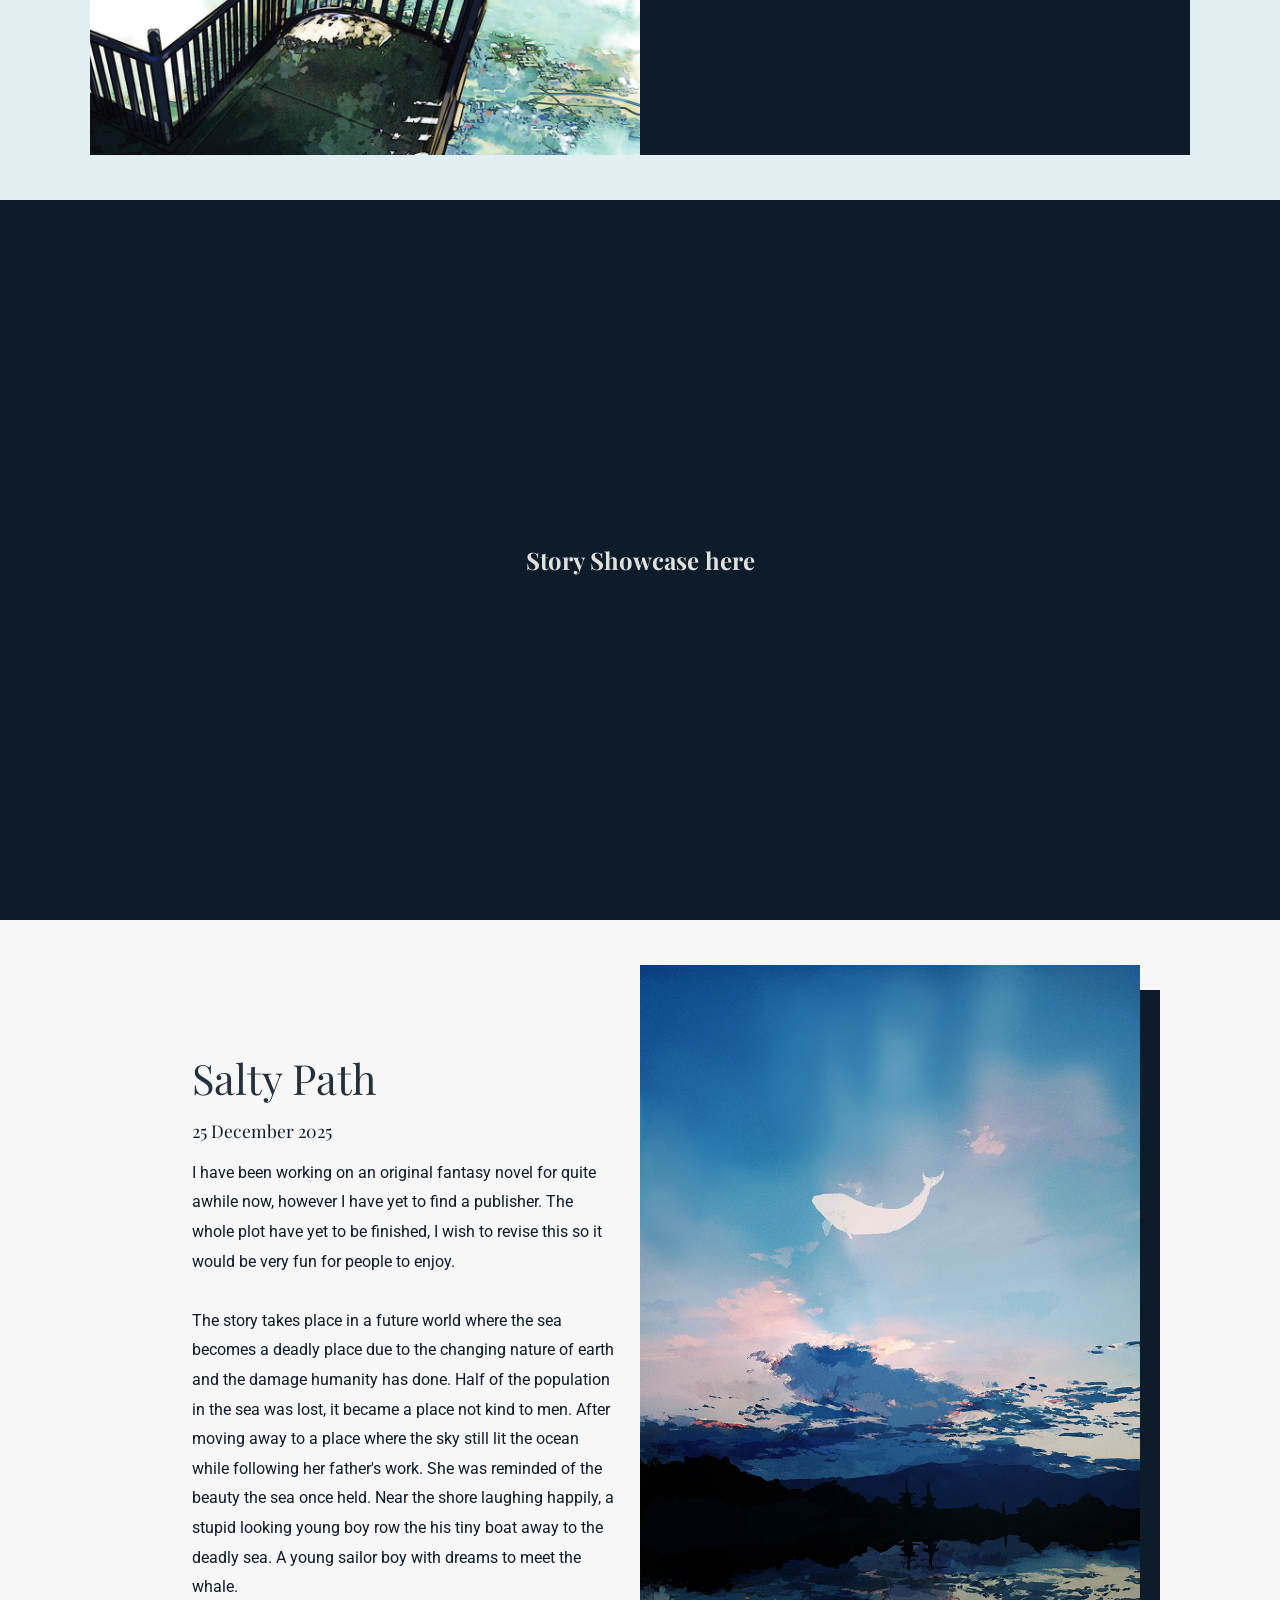
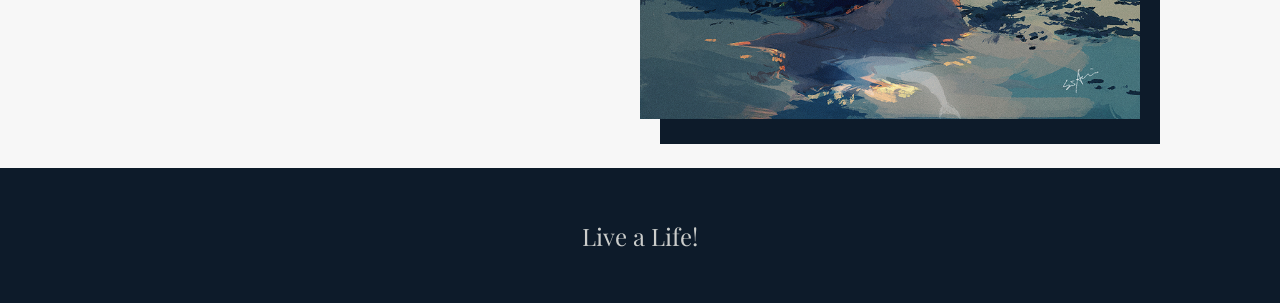
==== commit bcefd251: "Update main page / index.html" ====
--- a/index.html
+++ b/index.html
@@ -3,238 +3,98 @@
   <head>
     <meta charset="UTF-8" />
     <meta name="viewport" content="width=device-width, initial-scale=1.0" />
-    <meta name="description" content="Syafi (Fi) Nurhakim — QA Engineer based in Tokyo. Specialising in test automation, framework design, and quality engineering." />
+    <meta name="description" content="Someday Under the Blue Sky — stories and tales by Syafi (Fi) Nurhakim." />
 
     <link rel="preconnect" href="https://fonts.googleapis.com" />
     <link rel="preconnect" href="https://fonts.gstatic.com" crossorigin />
     <link
-      href="https://fonts.googleapis.com/css2?family=Inter:wght@300;400&family=Playfair+Display:ital@0;1&family=Roboto:ital,wght@0,100;0,300;1,300&display=swap"
+      href="https://fonts.googleapis.com/css2?family=Playfair+Display:ital@0;1&family=Roboto:ital,wght@0,100;0,300;1,300&display=swap"
       rel="stylesheet"
     />
-
-    <title>Syafi Nurhakim — QA Engineer · Portfolio</title>
+    <link rel="stylesheet" href="https://unpkg.com/aos@2.3.4/dist/aos.css" />
+    
+    <script defer src="js/nav.js"></script>
+    <title>Home — Someday Under the Blue Sky</title>
+    <!-- Style -->
     <link rel="stylesheet" href="css/variables.css" />
-    <link rel="stylesheet" href="css/portfolio.css" />
-    <script src="js/portfolio.js" defer></script>
+    <link rel="stylesheet" href="css/styles.css" />
   </head>
   <body>
+    <header class="header-container" id="nav-root"></header>
 
-    <header class="header-container">
-      <nav class="nav-container">
-        <a class="nav-logo" href="index.html">
-          <span>Portfolio — Syafi</span>
-        </a>
-        <ul class="nav-list">
-          <li><a href="home.html">Stories ↗</a></li>
-        </ul>
-      </nav>
-    </header>
+    <section class="hero-section">
+      <div class="hero-container">
+        <div class="hero-left">
+          <h1 data-aos="fade-up">Shallow Light Upon the Sea</h1>
+          <p data-aos="fade-up">Story Teller</p>
+          <p data-aos="fade-up">Tells tales</p>
+        </div>
+        <div class="hero-right">
+          <!-- <h1>Some Picture or something idk</h1> -->
+        </div>
+      </div>
+    </section>
 
-    <div class="pf-hero-split">
+    <section class="passage-section">
+      <div class="passage-container">
+        <div class="passage-left"></div>
+        <div class="passage-right">
+          <div class="passage-content">
+            <h2>Passing of Passage</h2>
+            <p data-aos="fade-up">
+              The breeze of wind had always accompanied me everyday, the smell
+              of sea and the never-ending horizon guided the way. They came to
+              me for a greeting, something that would always be there smiling.
+              Like glittering of sand, soft and warmed by the sun, the emotions
+              that last and will forever stand. The stars had spoken to me
+              through the ocean, they asked me in return to write them stories
+              and put them into motion. Tales that could reach even the deepest
+              of the heart, words that would not be less than an art. Playing
+              like a symphony, dancing as if a memory, to bring something that
+              is happy. So, I decided to create these tales to tell you, one day
+              you might have the same dream as I do. A shallow light upon the
+              sea, hollow but colorful for the eyes to see, started to row my
+              soul to where it should be.
+            </p>
+          </div>
+        </div>
+      </div>
+    </section>
 
-      <div class="pf-split-left">
-        <img class="pf-profile-pic" src="/data/portfolio/images/profile-pic.jpg" alt="profile-picture" />
+    <section class="showcase-section">
+      <div>
+        <h2 data-aos="fade-up">Story Showcase here</h2>
+      </div>
+    </section>
 
-        <!-- Identity — name and links sit under the photo -->
-        <section class="portfolio-identity">
-          <h1>Syafi (Fi) Nurhakim</h1>
-          <p class="portfolio-title">Quality Engineer (QE) &middot; Bilingual QA Engineer</p>
-          <!-- <p class="portfolio-subline">Test Design / Planning &middot; Automation &middot; Framework Maintainance & Design &middot; </p> -->
-          <p class="portfolio-location">Tokyo, Japan</p>
-          <div class="portfolio-links">
-            <a href="https://www.linkedin.com/in/syafi-nurhakim-7746aa230/" target="_blank" rel="noopener noreferrer">LinkedIn</a>
+    <section class="future-section">
+      <div class="future-container">
+        <div class="future-left">
+          <div class="future-content">
+            <h2>Salty Path</h2>
+            <span>25 December 2025</span>
+            <p data-aos="fade-up">
+              I have been working on an original fantasy novel for quite awhile
+              now, however I have yet to find a publisher. The whole plot have
+              yet to be finished, I wish to revise this so it would be very fun
+              for people to enjoy. <br /><br />
+              The story takes place in a future world where the sea becomes a
+              deadly place due to the changing nature of earth and the damage
+              humanity has done. Half of the population in the sea was lost, it
+              became a place not kind to men. After moving away to a place where
+              the sky still lit the ocean while following her father's work. She
+              was reminded of the beauty the sea once held. Near the shore
+              laughing happily, a stupid looking young boy row the his tiny boat
+              away to the deadly sea. A young sailor boy with dreams to meet the
+              whale.
+            </p>
           </div>
-          <div class="portfolio-contact">
-            <a href="mailto:nurhakimsyafi0904@gmail.com">nurhakimsyafi0904@gmail.com</a>
-            <a href="tel:+818090-4283-7540">+81 90-4283-7540</a>
+        </div>
+        <div class="future-right">
+          <div class="future-img" data-aos="fade-down">
+            <img src="data/images/future-cover.jpg" alt="Future novel plan" />
           </div>
-        </section>
-
-        <!-- Certifications (left panel) -->
-        <section class="portfolio-section pf-left-section">
-          <h2>Certifications</h2>
-          <ul class="pf-cert-list">
-            <li class="pf-cert-item">
-              <span class="pf-cert-name">ISTQB Foundation Level (2024)</span>
-            </li>
-            <li class="pf-cert-item">
-              <span class="pf-cert-name">ISTQB Advanced Test Automation Engineering (2026)</span>
-            </li>
-            <li class="pf-cert-item">
-              <span class="pf-cert-name">JLPT N3 (2022)</span>
-            </li>
-          </ul>
-        </section>
-      </div>
-
-      <div class="pf-split-right">
-
-        <!-- About -->
-        <section class="portfolio-section">
-          <h2>About</h2>
-          <p>
-            QA Engineer based in Japan with experience across web, mobile, automation, and test tooling.
-            I have worked in bilingual teams and across multiple stakeholders, with a growing focus on
-            framework design, workflow improvement, and technical QA ownership. I am especially interested
-            in building maintainable automation systems, improving team productivity, and continuing toward
-            a more SDET- and infrastructure-oriented path.
-          </p>
-        </section>
-
-        <!-- Specialties -->
-        <section class="portfolio-section">
-          <h2>Specialties</h2>
-          <div class="pf-badges">
-            <span class="pf-badge">QA Automation</span>
-            <span class="pf-badge">Test Framework Design</span>
-            <span class="pf-badge">Web / Mobile QA</span>
-            <span class="pf-badge">API Testing</span>
-            <span class="pf-badge">Tooling &amp; Workflow Improvement</span>
-            <span class="pf-badge">CI/CD Integration</span>
-            <span class="pf-badge">AI-Assisted QA Exploration</span>
-          </div>
-        </section>
-
-        <!-- Stack -->
-        <section class="portfolio-section">
-          <h2>Stack</h2>
-          <div class="pf-stack-groups">
-
-            <div class="pf-stack-group">
-              <span class="pf-stack-group-label">Languages</span>
-              <div class="pf-badges">
-                <span class="pf-badge">Python</span>
-                <span class="pf-badge">Swift</span>
-                <span class="pf-badge">JavaScript</span>
-                <span class="pf-badge">SQL</span>
-                <span class="pf-badge">Bash</span>
-              </div>
-            </div>
-
-            <div class="pf-stack-group">
-              <span class="pf-stack-group-label">Automation / Testing</span>
-              <div class="pf-badges">
-                <span class="pf-badge">Playwright</span>
-                <span class="pf-badge">Selenium</span>
-                <span class="pf-badge">Appium</span>
-                <span class="pf-badge">Robot Framework</span>
-                <span class="pf-badge">pytest</span>
-                <span class="pf-badge">REST API Testing</span>
-              </div>
-            </div>
-
-            <div class="pf-stack-group">
-              <span class="pf-stack-group-label">Tools / Platforms</span>
-              <div class="pf-badges">
-                <span class="pf-badge">GitHub Actions</span>
-                <span class="pf-badge">Jenkins</span>
-                <span class="pf-badge">Git</span>
-                <span class="pf-badge">Postman</span>
-                <span class="pf-badge">Docker</span>
-                <span class="pf-badge">Xcode</span>
-              </div>
-            </div>
-
-          </div>
-        </section>
-
-      </div>
-
-    </div>
-
-    <!-- Projects & Explorations — full-width section below hero split -->
-    <section class="pf-projects-section">
-      <div class="pf-projects-inner">
-
-        <h2>Projects &amp; Explorations</h2>
-        <div class="pf-cards">
-
-          <div class="pf-card" data-card-id="work">
-            <div class="pf-card-body">
-              <div class="pf-card-header-row">
-                <p class="pf-card-category">Professional</p>
-                <button class="pf-card-toggle" aria-expanded="false">▸</button>
-              </div>
-              <h3>Work</h3>
-              <p class="pf-card-summary">QA engineering across web, mobile, and automation in Japan — bilingual teams, multiple stakeholders, growing ownership of tooling and frameworks.</p>
-              <div class="pf-card-tags">
-                <span>QA</span><span>Automation</span><span>Mobile</span><span>Japan</span>
-              </div>
-            </div>
-            <div class="pf-card-expanded" hidden>
-              <ul class="pf-work-list">
-                <li class="pf-work-item">
-                  <div class="pf-work-header">
-                    <span class="pf-work-company">Company 1</span>
-                    <span class="pf-work-period">20XX — Present</span>
-                  </div>
-                  <p class="pf-work-role">Role / Title</p>
-                </li>
-                <li class="pf-work-item">
-                  <div class="pf-work-header">
-                    <span class="pf-work-company">Company 2</span>
-                    <span class="pf-work-period">20XX — 20XX</span>
-                  </div>
-                  <p class="pf-work-role">Role / Title</p>
-                </li>
-                <li class="pf-work-item">
-                  <div class="pf-work-header">
-                    <span class="pf-work-company">Company 3</span>
-                    <span class="pf-work-period">20XX — 20XX</span>
-                  </div>
-                  <p class="pf-work-role">Role / Title</p>
-                </li>
-              </ul>
-            </div>
-          </div>
-
-          <div class="pf-card" data-card-id="projects">
-            <div class="pf-card-body">
-              <div class="pf-card-header-row">
-                <p class="pf-card-category">Personal Projects</p>
-                <button class="pf-card-toggle" aria-expanded="false">▸</button>
-              </div>
-              <h3>Projects</h3>
-              <p class="pf-card-summary">Side projects and explorations — automation frameworks, AI-assisted tooling experiments, and things built for learning.</p>
-              <div class="pf-card-tags">
-                <span>Playwright</span><span>Python</span><span>pytest</span><span>Experimental</span>
-              </div>
-            </div>
-            <div class="pf-card-expanded" hidden>
-              <div class="pf-card-writeup">
-                <p>Write-up coming soon — describe your projects, what you built, what you learned, and what's in progress.</p>
-              </div>
-              <ul class="pf-card-links">
-                <li><span>Hybrid Automation Framework →</span></li>
-                <li><span>AI-Assisted QA Experiments →</span></li>
-              </ul>
-            </div>
-          </div>
-
-          <div class="pf-card" data-card-id="research">
-            <div class="pf-card-body">
-              <div class="pf-card-header-row">
-                <p class="pf-card-category">Research</p>
-                <button class="pf-card-toggle" aria-expanded="false">▸</button>
-              </div>
-              <h3>Research &amp; Interests</h3>
-              <p class="pf-card-summary">Accessibility ideas, human-centered software quality, recommender systems, and data-informed QA concepts.</p>
-              <div class="pf-card-tags">
-                <span>Research</span><span>Accessibility</span><span>Data</span>
-              </div>
-            </div>
-            <div class="pf-card-expanded" hidden>
-              <div class="pf-card-writeup">
-                <p>Write-up coming soon — share what you're reading, exploring, or thinking about.</p>
-              </div>
-              <ul class="pf-card-links">
-                <li><span>Article / Note →</span></li>
-              </ul>
-            </div>
-          </div>
-
         </div>
-
       </div>
     </section>
 
@@ -242,5 +102,9 @@
       <p>Live a Life!</p>
     </footer>
 
+    <script src="https://unpkg.com/aos@2.3.4/dist/aos.js"></script>
+    <script>
+      AOS.init();
+    </script>
   </body>
 </html>
--- a/css/styles.css
+++ b/css/styles.css
@@ -0,0 +1,489 @@
+html {
+    scroll-behavior: smooth;
+}
+
+*, *::before, *::after {
+    box-sizing: border-box;
+    margin: 0;
+    padding: 0;
+}
+
+body {
+    background-color: var(--soft-white);
+    color: var(--rich-black);
+    font-family: var(--font-playfair);
+}
+
+ul {
+    list-style: none;
+}
+
+a {
+    text-decoration: none;
+}
+
+h1, h2, h3, p {
+    opacity: .9;
+}
+
+
+
+/* ========== Header-Nav ========= */
+.nav-container {
+    position: relative;
+
+    display: flex;
+    justify-content: space-between;
+    align-items: center;
+    background-color: var(--rich-black);
+    box-shadow: var(--dark-shadow);
+    
+    height: 10vh;
+} 
+
+.nav-logo {
+    margin-left: 2rem;
+    color: var(--platinum);
+}
+
+.nav-logo p {
+    font-family: var(--font-roboto);
+}
+
+.nav-list {
+    display: flex;
+    width: auto;
+    margin-right: 1rem;
+    max-height: 100%;
+}
+
+.nav-list li {
+    margin-right: 1rem;
+    margin-left: 1rem;
+    font-weight: 500;
+}
+
+.nav-list a {
+    color: var(--platinum);
+}
+
+/* Header Mobile */
+
+@media all and (max-width: 550px) {
+    .nav-logo {
+        font-size: 0.8rem;
+    }
+
+    .nav-list li {
+        font-size: 0.8rem;
+    }
+}
+
+
+
+
+
+/* ======= Hero Section ======== */
+.hero-section {
+    height: 90vh;
+    background-attachment: fixed;
+    background-size: cover;
+    background-position: center;
+    background-image: url(../data/images/sea-back.jpg);
+}
+
+.hero-container {
+    height: inherit;
+    display: flex;
+    align-items: center;
+    justify-content: center;
+}
+
+.hero-left {
+    background-color: var(--transparent-white-back);
+
+    width: 43vw;
+    height: 65vh;
+
+    display: flex;
+    flex-direction: column;
+    text-align: center;
+    align-items: center;
+    justify-content: center;
+
+}
+
+.hero-left h1 {
+    color: var(--rich-black);
+    font-size: 4rem;
+    margin-left: 4vw;
+    margin-right: 4vw;
+}
+
+.hero-left p {
+    color: var(--rich-black);
+    font-size: 1.5rem;
+    margin-left: 1.5vw;
+    margin-right: 1.5vw;
+    text-shadow: var(--dark-shadow);
+}
+
+.hero-left h1, .hero-left p {
+    margin-bottom: 5vh;
+}
+
+.hero-right {
+    width: 43vw;
+    height: 65vh;
+}
+
+/* Hero Mobile */
+
+@media all and (max-width: 550px) {
+    .hero-container {
+        flex-direction: column;
+    }
+
+    .hero-left {
+        background-color: var(--transparent-white-back);
+    
+        width: 90vw;
+        height: 80vh;
+    }
+
+    .hero-left h1 {
+        font-size: 3rem;
+        margin-left: 4vw;
+        margin-right: 4vw;
+    }
+    
+    .hero-left p {
+        font-size: 1.2rem;
+        margin-left: 1.5vw;
+        margin-right: 1.5vw;
+        text-shadow: var(--dark-shadow);
+    }
+
+    .hero-right {
+        display: none;
+    }
+}
+
+
+
+
+
+
+/* ========= Passage Section ======== */
+.passage-section {
+    height: auto;
+    background-attachment: fixed;
+    background-size: cover;
+    background-color: var(--shadowblue);
+}
+
+.passage-container {
+    background-color: var(--soft-blue);
+    height: inherit;
+    
+    display: flex;
+    align-items: center;
+    justify-content: center;
+}
+
+.passage-left {
+    background-image: url(../data/images/passage.png);
+    background-size: cover;
+    background-position: center;
+
+    width: 43vw;
+    height: 90vh;   
+
+    margin-top: 5vh;
+    margin-bottom: 5vh;
+}
+
+.passage-right {
+    background-color: var(--rich-black);
+    color: var(--platinum);
+
+    width: 43vw;
+    height: 90vh;
+
+    display: flex;
+    flex-direction: column;
+    text-align: center;
+    align-items: center;
+    justify-content: center;
+
+}
+
+.passage-content {
+    max-height: 90vh;
+    overflow-y: auto;
+
+    padding-top: 20px;
+    padding-bottom: 20px;
+
+    margin-left: 5vw;
+    margin-right: 5vw;
+    margin-top: 5vh;
+    margin-bottom: 5vh;
+}
+
+.passage-content h2 {
+    font-size: 2.6rem;
+    font-weight: 300;
+    margin-bottom: 3vh;
+}
+
+.passage-content p {
+    font-family: var(--font-roboto);
+    line-height: 1.85rem;
+}
+
+/* Passage Mobile */
+@media all and (max-width: 550px) {
+    .passage-section {
+        height: auto;
+    }
+    
+    .passage-container {
+        flex-direction: column-reverse;
+    }
+    
+    .passage-left {
+        background-image: url(../data/images/passage.png);
+        background-size: cover;
+    
+        width: 90%;
+        height: 45vh; 
+        
+        margin: 1rem;
+    }
+    
+    .passage-right {
+        height: 100vh;
+
+        width: 100%;
+
+        justify-content: start;
+    }
+    
+    .passage-content {
+        overflow: visible;
+
+        margin-top: 5vh;
+        margin-bottom: 1vh;
+        margin-left: 10vw;
+        margin-right: 10vw;
+    }
+    
+    .passage-content h2 {
+        font-size: 1.6rem;
+        font-weight: 300;
+    }
+    
+    .passage-content p {
+        font-family: var(--font-roboto);
+        line-height: 1.5rem;
+
+        opacity: .8;
+    }
+}
+
+
+
+
+
+
+/* ======= Story Showcase Section ========*/
+.showcase-section {
+    height: 80vh;
+    background-attachment: fixed;
+    background-size: cover;
+    background-color: var(--rich-black);
+    color: var(--platinum);
+
+    display: flex;
+    align-items: center;
+    justify-content: center;
+}
+
+
+
+
+/* ======== Future Section ========= */
+.future-section {
+    height: auto;
+    background-color: var(--soft-white);
+}
+
+.future-container {
+    height: inherit;
+    display: flex;
+    align-items: center;
+    justify-content: center;
+}
+
+.future-left {
+    width: 43vw;
+    height: inherit;
+
+    margin-left: 5vw;
+
+    display: flex;
+    flex-direction: column;
+    align-items: center;
+    justify-content: center;
+}
+
+.future-content {
+    margin-left: 8vw;
+    margin-right: 2vw;
+    margin-bottom: 5vh;
+    margin-top: 5vh;
+}
+
+.future-content h2 {
+    font-size: 2.6rem;
+    font-weight: 300;
+    color: var(--rich-black);
+}
+
+.future-content span {
+    font-size: 1.1rem;
+}
+
+.future-content p {
+    font-family: var(--font-roboto);
+    margin-top: 0.75rem;
+}
+
+.future-right {
+    width: 43vw;
+    height: inherit;
+
+    display: flex;
+    flex-direction: column;
+    align-items: start;
+    justify-content: center;
+
+    margin-right: 5vw;
+    margin-bottom: 5vh;
+    margin-top: 5vh;
+}
+
+.future-img img {
+    width: 43vw;
+    max-width: 500px;
+    box-shadow: 20px 25px var(--rich-black);
+}
+
+.future-section h2, .future-section p, .future-section span {
+    color: var(--rich-black);
+    line-height: 1.85rem;
+    /* margin-bottom: 5vh; */
+    margin-bottom: 1.5rem;
+}
+
+/* Future Mobile */
+@media all and (max-width: 550px) {
+    .future-section {
+        height: auto;
+    }
+    
+    .future-container {
+        flex-direction: column-reverse;
+    }
+    
+    .future-left {
+        width: 100%;
+        height: inherit;
+        margin-left: 1vw;
+        margin-right: 1vw;
+    }
+    
+    .future-content {
+        margin-left: 2vw;
+        margin-right: 3vw;
+    }
+    
+    .future-content h2 {
+        font-size: 1.6rem;
+    }
+    
+    .future-content span {
+        font-size: 1.1rem;
+    }
+    
+    .future-content p {
+        font-family: var(--font-roboto);
+    }
+    
+    .future-right {
+        width: 80%;
+        align-items: center;
+    }
+    
+    .future-img {
+        width: 80%;
+        margin-top: 1rem;
+        align-items: center;
+    }
+
+    .future-img img {
+        width: 80%;
+        box-shadow: 10px 12px var(--rich-black);
+    }
+    
+    .future-section h2, .future-section p, .future-section span {
+        color: var(--rich-black);
+        line-height: 1.5rem;
+    }
+}
+
+
+
+
+
+
+
+
+
+
+/* ======= Footer ======== */
+footer {
+    height: 15vh;
+    background-color: var(--rich-black);
+
+    display: flex;
+    align-items: center;
+    justify-content: center;
+}
+
+footer p {
+    font-size: 1.5rem;
+    color: var(--platinum);
+}
+
+
+
+
+
+
+
+
+
+
+
+
+
+
+
+/* ========  ======== ========= */
+/* ========  ======== ========= */
+/* ======== Story Page ========= */
+/* ========  ======== ========= */
+/* ========  ======== ========= */
+/* Container- Story */
